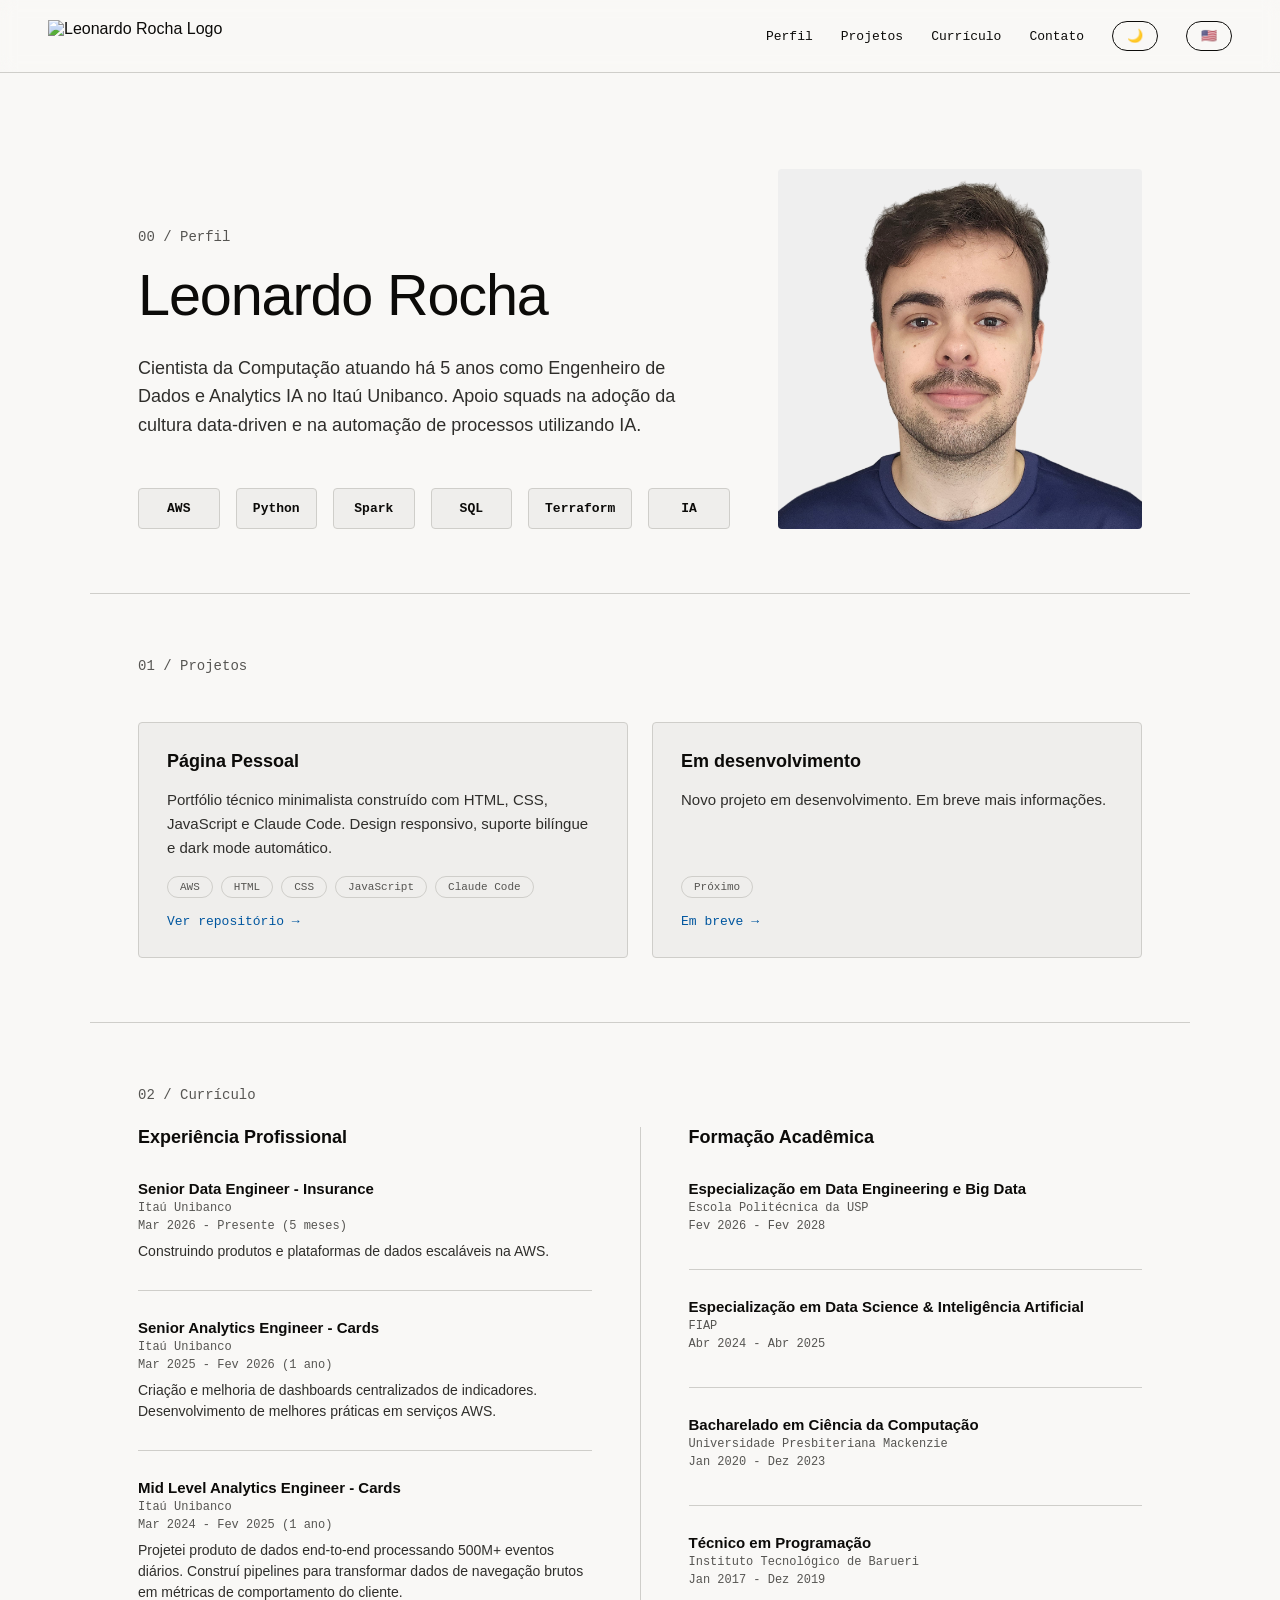
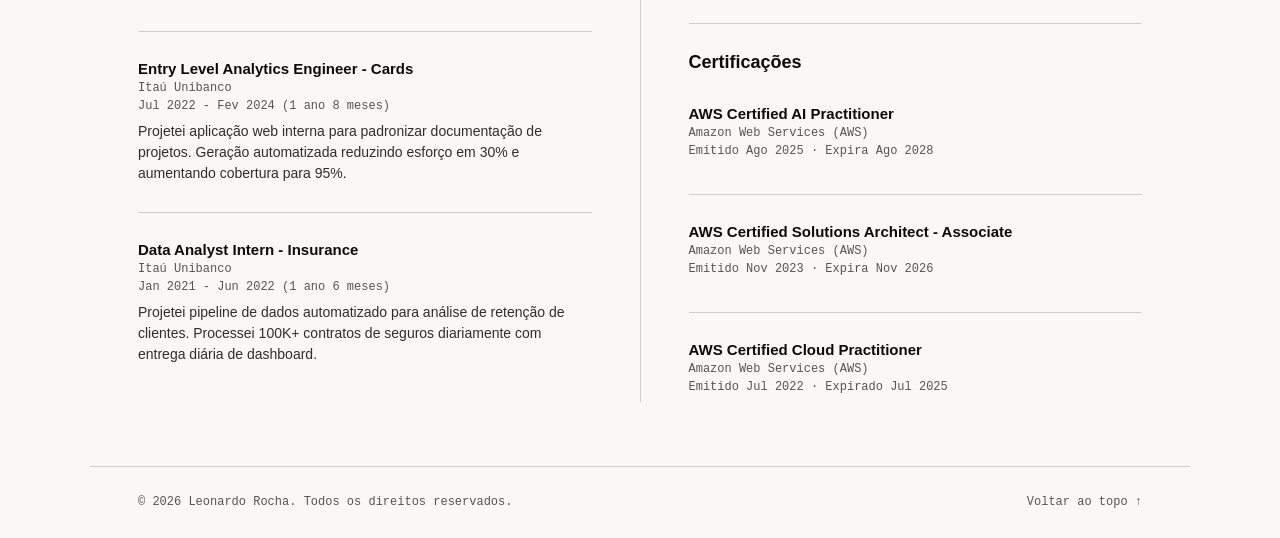
==== src/index.html @ ed31f1bc "Refactor: Extract JavaScript to external file and add logo - Move all JavaScript from index.html to " ====
<!DOCTYPE html>
<html lang="pt-BR">
<head>
    <meta charset="UTF-8">
    <meta name="viewport" content="width=device-width, initial-scale=1.0">
    <meta name="description" content="Leonardo Rocha - Data Engineer & AI Products. Cientista da Computação atuando como Engenheiro de Dados e Analytics no Itaú Unibanco.">
    <meta name="keywords" content="Data Engineer, IA, Machine Learning, Automação, Python, SQL, Cloud, AWS, Analytics">
    <meta property="og:title" content="Leonardo Rocha - Data Engineer & AI Products">
    <meta property="og:description" content="Engenheiro de Dados e Analytics IA especializado em arquitetura de dados escalável.">
    <meta property="og:type" content="website">
    <meta property="og:url" content="https://leonardorocha.dev">
    <title>Leonardo Rocha - Data Engineer & AI Products</title>
    <link rel="icon" type="image/png" href="assets/images/logo.png">
    <link rel="stylesheet" href="styles/main.css">
</head>
<body>
    <!-- HEADER -->
    <header>
        <div class="navbar-brand">
            <img src="assets/images/logo.png" alt="Leonardo Rocha Logo" class="navbar-logo">
        </div>
        <nav>
            <a href="#perfil" data-i18n="nav.perfil">Perfil</a>
            <a href="#projetos" data-i18n="nav.projetos">Projetos</a>
            <a href="#curriculum" data-i18n="nav.curriculum">Currículo</a>
            <a href="https://www.linkedin.com/in/leonardosantosrocha/" target="_blank" rel="noopener noreferrer" data-i18n="nav.contato">Contato</a>
            <button class="theme-toggle" id="themeToggle" title="Toggle dark mode" aria-label="Toggle dark mode">🌙</button>
            <button class="lang-toggle" id="langToggle" aria-label="Change language">🇧🇷</button>
        </nav>
    </header>

    <!-- HERO SECTION -->
    <section id="perfil" class="hero">
        <div class="hero-content">
            <div class="section-label" data-i18n="sections.sectionPerfil">00 / Perfil</div>
            <h1>Leonardo Rocha</h1>
            <p class="hero-bio" data-i18n="hero.bio">Cientista da Computação atuando há 5 anos como Engenheiro de Dados e Analytics no Itaú Unibanco. Apoio times multidisciplinares na adoção da cultura data-driven e na automação de processos utilizando IA.</p>
            <!-- Skills Cards -->
            <div class="skills-grid">
                <div class="skill-badge">AWS</div>
                <div class="skill-badge">Python</div>
                <div class="skill-badge">Spark</div>
                <div class="skill-badge">SQL</div>
                <div class="skill-badge">Terraform</div>
                <div class="skill-badge">IA</div>
            </div>
        </div>
        <div class="hero-image-container">
            <img src="assets/images/me.png" alt="Leonardo Rocha - Engenheiro de Dados" class="hero-image">
        </div>
    </section>

    <!-- PROJECTS SECTION -->
    <section id="projetos" class="projects-section">
        <div class="projects-header">
            <div class="section-label" data-i18n="sections.sectionProjetos">01 / Projetos</div>
        </div>
        <div class="projects-grid">
            <div class="project-card">
                <div class="project-title" data-i18n="projects.project1Title">Página Pessoal</div>
                <p class="project-desc" data-i18n="projects.project1Desc">Portfólio técnico minimalista construído com HTML, CSS, JavaScript e Claude Code. Design responsivo, suporte bilíngue e dark mode automático.</p>
                <div class="project-tags">
                    <div class="tag">AWS</div>
                    <div class="tag">HTML</div>
                    <div class="tag">CSS</div>
                    <div class="tag">JavaScript</div>
                    <div class="tag">Claude Code</div>
                </div>
                <a href="https://github.com/leonardosantosrocha/claude-my-personal-web-page" target="_blank" rel="noopener noreferrer" class="project-link" data-i18n="projects.project1Link">Ver repositório →</a>
            </div>
            <div class="project-card">
                <div class="project-title" data-i18n="projects.project2Title">Em desenvolvimento</div>
                <p class="project-desc" data-i18n="projects.project2Desc">Novo projeto em desenvolvimento. Em breve mais informações.</p>
                <div class="project-tags">
                    <div class="tag">Próximo</div>
                </div>
                <a href="#" class="project-link" onclick="return false;" data-i18n="projects.project2Link">Em breve →</a>
            </div>
        </div>
    </section>

    <!-- CURRICULUM SECTION -->
    <section id="curriculum" class="curriculum-section">
        <div class="section-label" data-i18n="sections.sectionCurriculum">02 / Currículo</div>
        <div class="curriculum-container">
            <!-- Professional Experience -->
            <div class="curriculum-column">
                <h3 data-i18n="curriculum.experienceTitle">Experiência Profissional</h3>
                <div class="curriculum-item">
                    <div class="curriculum-position" data-i18n="curriculum.job1Position">Senior Data Engineer - Insurance</div>
                    <div class="curriculum-company" data-i18n="curriculum.job1Company">Itaú Unibanco</div>
                    <div class="curriculum-period" data-i18n="curriculum.job1Period">Mar 2026 - Presente (5 meses)</div>
                    <div class="curriculum-description" data-i18n="curriculum.job1Desc">Building scalable data products and platforms on AWS.</div>
                </div>
                <div class="curriculum-item">
                    <div class="curriculum-position" data-i18n="curriculum.job2Position">Senior Analytics Engineer - Cards</div>
                    <div class="curriculum-company" data-i18n="curriculum.job2Company">Itaú Unibanco</div>
                    <div class="curriculum-period" data-i18n="curriculum.job2Period">Mar 2025 - Fev 2026 (1 ano)</div>
                    <div class="curriculum-description" data-i18n="curriculum.job2Desc">Creation and improvement of centralized indicators dashboards. Development of best practices in AWS services.</div>
                </div>
                <div class="curriculum-item">
                    <div class="curriculum-position" data-i18n="curriculum.job3Position">Mid Level Analytics Engineer - Cards</div>
                    <div class="curriculum-company" data-i18n="curriculum.job3Company">Itaú Unibanco</div>
                    <div class="curriculum-period" data-i18n="curriculum.job3Period">Mar 2024 - Fev 2025 (1 ano)</div>
                    <div class="curriculum-description" data-i18n="curriculum.job3Desc">Designed end-to-end data product processing 500M+ daily events. Built pipelines to transform raw navigation data into customer behavior metrics.</div>
                </div>
                <div class="curriculum-item">
                    <div class="curriculum-position" data-i18n="curriculum.job4Position">Entry Level Analytics Engineer - Cards</div>
                    <div class="curriculum-company" data-i18n="curriculum.job4Company">Itaú Unibanco</div>
                    <div class="curriculum-period" data-i18n="curriculum.job4Period">Jul 2022 - Fev 2024 (1 ano 8 meses)</div>
                    <div class="curriculum-description" data-i18n="curriculum.job4Desc">Designed internal web application to standardize project documentation. Automated generation reducing effort by 30% and increasing coverage to 95%.</div>
                </div>
                <div class="curriculum-item">
                    <div class="curriculum-position" data-i18n="curriculum.job5Position">Data Analyst Intern - Insurance</div>
                    <div class="curriculum-company" data-i18n="curriculum.job5Company">Itaú Unibanco</div>
                    <div class="curriculum-period" data-i18n="curriculum.job5Period">Jan 2021 - Jun 2022 (1 ano 6 meses)</div>
                    <div class="curriculum-description" data-i18n="curriculum.job5Desc">Designed automated data pipeline for customer retention analysis. Processed 100K+ insurance contracts daily with daily dashboard delivery.</div>
                </div>
            </div>

            <!-- Divider -->
            <div class="curriculum-divider"></div>

            <!-- Education -->
            <div class="curriculum-column">
                <h3 data-i18n="curriculum.educationTitle">Formação Acadêmica</h3>
                <div class="curriculum-item">
                    <div class="curriculum-position" data-i18n="curriculum.edu1Position">Especialização em Data Engineering e Big Data</div>
                    <div class="curriculum-company" data-i18n="curriculum.edu1Company">Escola Politécnica da USP</div>
                    <div class="curriculum-period" data-i18n="curriculum.edu1Period">Fev 2026 - Fev 2028</div>
                </div>
                <div class="curriculum-item">
                    <div class="curriculum-position" data-i18n="curriculum.edu2Position">Especialização em Data Science & Inteligência Artificial</div>
                    <div class="curriculum-company" data-i18n="curriculum.edu2Company">FIAP</div>
                    <div class="curriculum-period" data-i18n="curriculum.edu2Period">Abr 2024 - Abr 2025</div>
                </div>
                <div class="curriculum-item">
                    <div class="curriculum-position" data-i18n="curriculum.edu3Position">Bacharelado em Ciência da Computação</div>
                    <div class="curriculum-company" data-i18n="curriculum.edu3Company">Universidade Presbiteriana Mackenzie</div>
                    <div class="curriculum-period" data-i18n="curriculum.edu3Period">Jan 2020 - Dez 2023</div>
                </div>
                <div class="curriculum-item">
                    <div class="curriculum-position" data-i18n="curriculum.edu4Position">Técnico em Programação</div>
                    <div class="curriculum-company" data-i18n="curriculum.edu4Company">Instituto Tecnológico de Barueri</div>
                    <div class="curriculum-period" data-i18n="curriculum.edu4Period">Jan 2017 - Dez 2019</div>
                </div>

                <!-- Certifications -->
                <h3 class="certifications-title" data-i18n="curriculum.certificationsTitle">Certificações</h3>
                <div class="curriculum-item">
                    <div class="curriculum-position" data-i18n="curriculum.cert1Position">AWS Certified AI Practitioner</div>
                    <div class="curriculum-company" data-i18n="curriculum.cert1Company">Amazon Web Services (AWS)</div>
                    <div class="curriculum-period" data-i18n="curriculum.cert1Period">Issued Aug 2025 · Expires Aug 2028</div>
                </div>
                <div class="curriculum-item">
                    <div class="curriculum-position" data-i18n="curriculum.cert2Position">AWS Certified Solutions Architect - Associate</div>
                    <div class="curriculum-company" data-i18n="curriculum.cert2Company">Amazon Web Services (AWS)</div>
                    <div class="curriculum-period" data-i18n="curriculum.cert2Period">Issued Nov 2023 · Expires Nov 2026</div>
                </div>
                <div class="curriculum-item">
                    <div class="curriculum-position" data-i18n="curriculum.cert3Position">AWS Certified Cloud Practitioner</div>
                    <div class="curriculum-company" data-i18n="curriculum.cert3Company">Amazon Web Services (AWS)</div>
                    <div class="curriculum-period" data-i18n="curriculum.cert3Period">Issued Jul 2022 · Expired Jul 2025</div>
                </div>
            </div>
        </div>
    </section>

    <!-- FOOTER -->
    <footer>
        <div data-i18n="footer.copy">© 2026 Leonardo Rocha. Todos os direitos reservados.</div>
        <a href="#perfil" data-i18n="footer.topLink">Voltar ao topo ↑</a>
    </footer>

    <script src="scripts/main.js" defer></script>
</body>
</html>
---- src/styles/main.css ----
/* ============================================
   GLOBAL STYLES & VARIABLES
   ============================================ */

* {
    margin: 0;
    padding: 0;
    box-sizing: border-box;
}

html {
    scroll-behavior: smooth;
}

:root {
    --bg-primary: oklch(98% 0.003 90);
    --bg-secondary: oklch(95% 0.003 90);
    --text-primary: oklch(15% 0.005 90);
    --text-secondary: oklch(30% 0.005 90);
    --text-tertiary: oklch(45% 0.005 90);
    --accent: oklch(45% 0.14 250);
    --border: oklch(85% 0.005 90);
    --mono-font: ui-monospace, 'SFMono-Regular', 'Menlo', monospace;
    --sans-font: -apple-system, BlinkMacSystemFont, 'Segoe UI', Roboto, Oxygen, Ubuntu, sans-serif;
}

html.dark-mode {
    --bg-primary: oklch(18% 0.005 90);
    --bg-secondary: oklch(22% 0.005 90);
    --text-primary: oklch(95% 0.003 90);
    --text-secondary: oklch(80% 0.003 90);
    --text-tertiary: oklch(65% 0.005 90);
    --accent: oklch(65% 0.14 250);
    --border: oklch(30% 0.005 90);
}

::selection {
    background: var(--accent);
    color: var(--bg-primary);
}

body {
    font-family: var(--sans-font);
    background: var(--bg-primary);
    color: var(--text-primary);
    min-height: 100vh;
    transition: background-color 300ms ease, color 300ms ease;
}

/* ============================================
   HEADER / NAVIGATION
   ============================================ */

header {
    position: sticky;
    top: 0;
    z-index: 20;
    display: flex;
    align-items: center;
    justify-content: space-between;
    padding: 20px 48px;
    background: var(--bg-primary) / 0.85;
    backdrop-filter: blur(8px);
    border-bottom: 1px solid var(--border);
    transition: background-color 300ms ease, border-color 300ms ease;
}

.navbar-brand {
    display: flex;
    align-items: center;
    gap: 12px;
}

.navbar-logo {
    height: 32px;
    width: auto;
    display: block;
}

nav {
    display: flex;
    align-items: center;
    gap: 28px;
    font-family: var(--mono-font);
    font-size: 13px;
}

nav a {
    color: var(--text-primary);
    text-decoration: none;
    transition: color 300ms ease;
}

nav a:hover {
    color: var(--accent);
}

.lang-toggle,
.theme-toggle {
    font-family: inherit;
    font-size: 13px;
    background: none;
    border: 1px solid var(--text-primary);
    border-radius: 20px;
    padding: 6px 14px;
    cursor: pointer;
    color: var(--text-primary);
    transition: all 300ms ease;
}

.lang-toggle:hover,
.theme-toggle:hover {
    color: var(--accent);
    border-color: var(--accent);
}

/* ============================================
   HERO SECTION
   ============================================ */

.hero {
    max-width: 1100px;
    margin: 0 auto;
    padding: 96px 48px 64px;
    display: grid;
    grid-template-columns: 1.3fr 0.8fr;
    gap: 48px;
    align-items: end;
}

.hero-content h1 {
    margin: 0;
    font-weight: 300;
    line-height: 0.92;
    font-size: clamp(28px, 4.5vw, 64px);
    letter-spacing: -0.02em;
}

.hero-content h1 span {
    display: block;
}

.section-label {
    font-family: var(--mono-font);
    font-size: 14px;
    color: var(--text-tertiary);
    margin-bottom: 24px;
}

.hero-bio {
    font-size: 18px;
    line-height: 1.6;
    max-width: 560px;
    color: var(--text-secondary);
    margin: 32px 0 0;
}

/* Skills Grid */
.skills-grid {
    margin-top: 48px;
    display: grid;
    grid-template-columns: repeat(6, 1fr);
    gap: 16px;
}


.hero-image-container {
    display: flex;
    flex-direction: column;
    gap: 12px;
}

.hero-image {
    width: 100%;
    height: 360px;
    object-fit: cover;
    border-radius: 4px;
}

/* ============================================
   SKILL BADGES
   ============================================ */

.skill-badge {
    display: flex;
    align-items: center;
    justify-content: center;
    padding: 12px 16px;
    background: var(--bg-secondary);
    border: 1px solid var(--border);
    border-radius: 4px;
    font-family: var(--mono-font);
    font-size: 13px;
    font-weight: 600;
    color: var(--text-primary);
    text-align: center;
    transition: all 300ms ease;
}

.skill-badge:hover {
    border-color: var(--accent);
    box-shadow: 0 8px 16px color-mix(in srgb, var(--accent) 10%, transparent);
    transform: translateY(-2px);
}

/* ============================================
   PROJECTS SECTION
   ============================================ */

.projects-section {
    max-width: 1100px;
    margin: 0 auto;
    padding: 64px 48px;
    border-top: 1px solid var(--border);
    transition: border-color 300ms ease;
}

.projects-header {
    margin-bottom: 48px;
}

.projects-section h2 {
    font-size: clamp(28px, 3.5vw, 42px);
    font-weight: 300;
    margin: 0 0 24px;
    line-height: 1.2;
}

.projects-grid {
    display: grid;
    grid-template-columns: repeat(auto-fit, minmax(320px, 1fr));
    gap: 24px;
}

.project-card {
    padding: 28px;
    background: var(--bg-secondary);
    border: 1px solid var(--border);
    border-radius: 4px;
    transition: all 300ms ease;
    display: flex;
    flex-direction: column;
    gap: 16px;
}

.project-card:hover {
    border-color: var(--accent);
    box-shadow: 0 12px 24px color-mix(in srgb, var(--accent) 10%, transparent);
    transform: translateY(-4px);
}

.project-title {
    font-size: 18px;
    font-weight: 600;
    color: var(--text-primary);
}

.project-desc {
    font-size: 15px;
    line-height: 1.6;
    color: var(--text-secondary);
    flex-grow: 1;
}

.project-tags {
    display: flex;
    gap: 8px;
    flex-wrap: wrap;
}

.tag {
    font-family: var(--mono-font);
    font-size: 11px;
    color: var(--text-tertiary);
    border: 1px solid var(--border);
    border-radius: 12px;
    padding: 4px 12px;
    background: transparent;
    transition: all 300ms ease;
}

.tag:hover {
    border-color: var(--accent);
    color: var(--accent);
}

.project-link {
    font-family: var(--mono-font);
    font-size: 13px;
    color: var(--accent);
    text-decoration: none;
    transition: all 300ms ease;
    display: inline-flex;
    align-items: center;
    gap: 8px;
}

.project-link:hover {
    color: var(--text-primary);
    transform: translateX(4px);
}

/* ============================================
   CURRICULUM SECTION
   ============================================ */

.curriculum-section {
    max-width: 1100px;
    margin: 0 auto;
    padding: 64px 48px;
    border-top: 1px solid var(--border);
    transition: border-color 300ms ease;
}

.curriculum-container {
    display: grid;
    grid-template-columns: 1fr 1px 1fr;
    gap: 48px;
    align-items: stretch;
}

.curriculum-divider {
    background: var(--border);
    width: 1px;
    height: 100%;
    min-height: 600px;
    transition: background-color 300ms ease;
}

.curriculum-column {
    display: flex;
    flex-direction: column;
}

.curriculum-column h3 {
    font-size: 18px;
    font-weight: 600;
    margin-bottom: 32px;
    color: var(--text-primary);
}

.certifications-title {
    margin-top: 0px;
    margin-bottom: 32px;
    font-size: 18px;
    font-weight: 600;
    color: var(--text-primary);
}

.curriculum-item {
    padding-bottom: 28px;
    margin-bottom: 28px;
    border-bottom: 1px solid var(--border);
    transition: border-color 300ms ease;
}

.curriculum-item:last-child {
    border-bottom: none;
    padding-bottom: 0;
    margin-bottom: 0;
}

.curriculum-position {
    font-size: 15px;
    font-weight: 600;
    color: var(--text-primary);
    margin-bottom: 4px;
}

.curriculum-company {
    font-family: var(--mono-font);
    font-size: 12px;
    color: var(--text-tertiary);
    margin-bottom: 4px;
}

.curriculum-period {
    font-family: var(--mono-font);
    font-size: 12px;
    color: var(--text-tertiary);
    margin-bottom: 8px;
}

.curriculum-description {
    font-size: 14px;
    line-height: 1.5;
    color: var(--text-secondary);
}


/* ============================================
   FOOTER
   ============================================ */

footer {
    max-width: 1100px;
    margin: 0 auto;
    padding: 28px 48px;
    border-top: 1px solid var(--border);
    display: flex;
    justify-content: space-between;
    font-family: var(--mono-font);
    font-size: 12px;
    color: var(--text-tertiary);
    transition: border-color 300ms ease, color 300ms ease;
}

footer a {
    color: inherit;
    text-decoration: none;
    transition: color 300ms ease;
}

footer a:hover {
    color: var(--accent);
}

/* ============================================
   RESPONSIVE DESIGN
   ============================================ */

@media (max-width: 1024px) {
    .hero {
        grid-template-columns: 1fr;
        gap: 32px;
    }

    .hero-image {
        max-width: 300px;
    }

    header {
        padding: 16px 24px;
    }

    nav {
        gap: 20px;
    }
}

@media (max-width: 768px) {
    .projects-grid {
        grid-template-columns: 1fr;
    }

    .curriculum-container {
        grid-template-columns: 1fr;
        gap: 32px;
    }

    .curriculum-divider {
        display: none;
    }

    .curriculum-column h3 {
        font-size: 16px;
    }

    footer {
        flex-direction: column;
        gap: 16px;
        padding: 20px 24px;
    }

    header {
        flex-direction: column;
        gap: 16px;
        align-items: flex-start;
    }

    nav {
        width: 100%;
        flex-direction: column;
        gap: 12px;
    }

    .hero,
    .projects-section,
    .curriculum-section {
        padding: 48px 24px;
    }

    .btn {
        width: 100%;
    }
}

@media (prefers-reduced-motion: reduce) {
    * {
        animation: none !important;
        transition: none !important;
    }
}
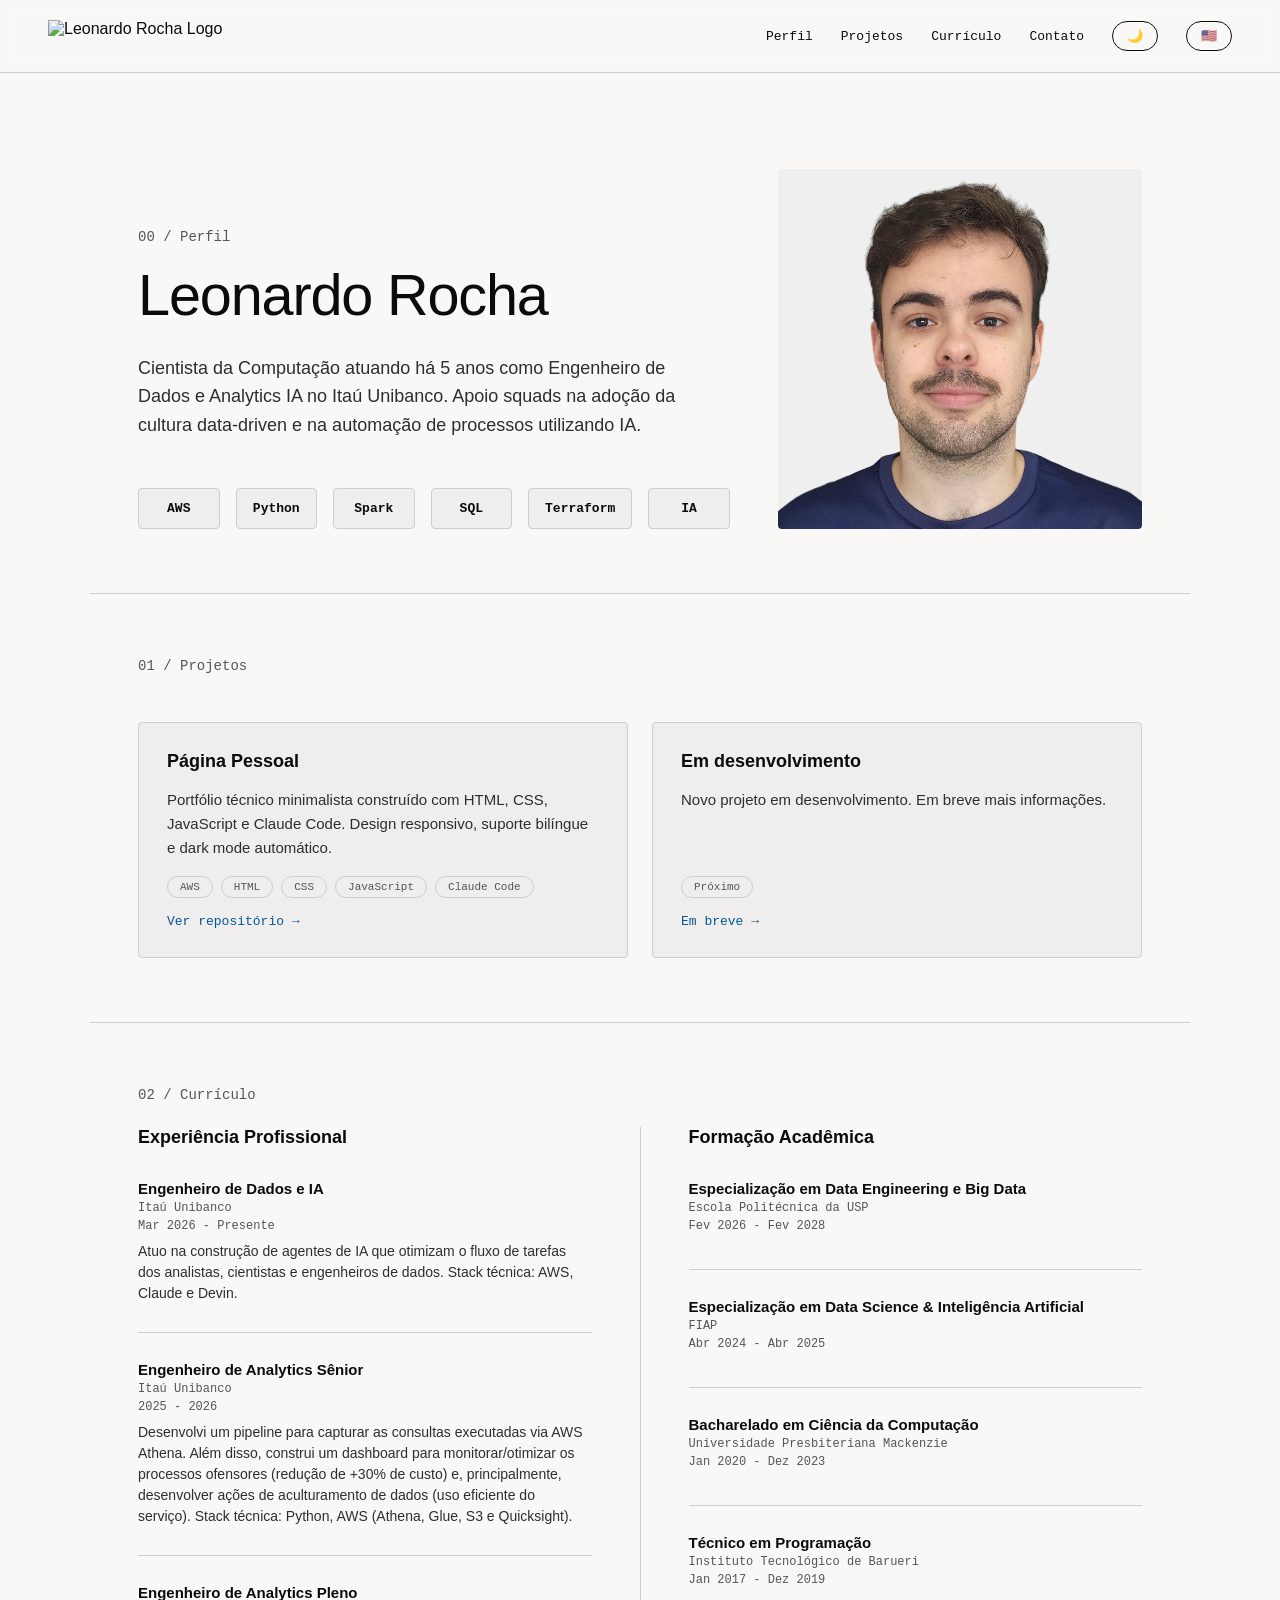
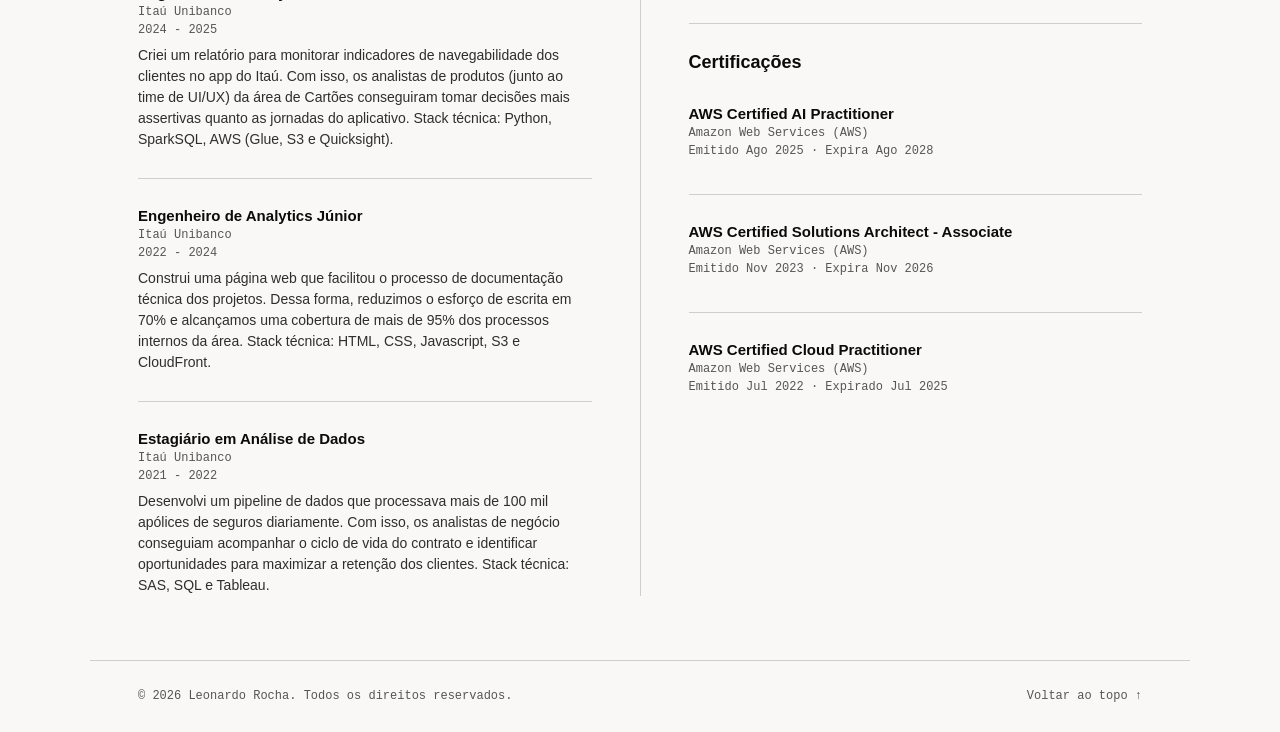
==== commit bd2d3559: "Update Section 02 (Curriculum) with main professional projects and career progression Added comprehe" ====
--- a/src/index.html
+++ b/src/index.html
@@ -87,34 +87,34 @@
             <div class="curriculum-column">
                 <h3 data-i18n="curriculum.experienceTitle">Experiência Profissional</h3>
                 <div class="curriculum-item">
-                    <div class="curriculum-position" data-i18n="curriculum.job1Position">Senior Data Engineer - Insurance</div>
+                    <div class="curriculum-position" data-i18n="curriculum.job1Position">Data Engineer & AI</div>
                     <div class="curriculum-company" data-i18n="curriculum.job1Company">Itaú Unibanco</div>
-                    <div class="curriculum-period" data-i18n="curriculum.job1Period">Mar 2026 - Presente (5 meses)</div>
-                    <div class="curriculum-description" data-i18n="curriculum.job1Desc">Building scalable data products and platforms on AWS.</div>
+                    <div class="curriculum-period" data-i18n="curriculum.job1Period">Mar 2026 - Present</div>
+                    <div class="curriculum-description" data-i18n="curriculum.job1Desc">Building AI agents to optimize workflows for analysts, scientists and data engineers. Stack: AWS, Claude, Devin.</div>
                 </div>
                 <div class="curriculum-item">
-                    <div class="curriculum-position" data-i18n="curriculum.job2Position">Senior Analytics Engineer - Cards</div>
+                    <div class="curriculum-position" data-i18n="curriculum.job2Position">Senior Analytics Engineer</div>
                     <div class="curriculum-company" data-i18n="curriculum.job2Company">Itaú Unibanco</div>
-                    <div class="curriculum-period" data-i18n="curriculum.job2Period">Mar 2025 - Fev 2026 (1 ano)</div>
-                    <div class="curriculum-description" data-i18n="curriculum.job2Desc">Creation and improvement of centralized indicators dashboards. Development of best practices in AWS services.</div>
+                    <div class="curriculum-period" data-i18n="curriculum.job2Period">2025 - 2026</div>
+                    <div class="curriculum-description" data-i18n="curriculum.job2Desc">Developed pipeline to capture AWS Athena queries. Built dashboard to monitor and optimize cost-intensive processes (30%+ reduction) and drive data culture adoption. Stack: Python, Athena, Glue, S3, Quicksight.</div>
                 </div>
                 <div class="curriculum-item">
-                    <div class="curriculum-position" data-i18n="curriculum.job3Position">Mid Level Analytics Engineer - Cards</div>
+                    <div class="curriculum-position" data-i18n="curriculum.job3Position">Mid Level Analytics Engineer</div>
                     <div class="curriculum-company" data-i18n="curriculum.job3Company">Itaú Unibanco</div>
-                    <div class="curriculum-period" data-i18n="curriculum.job3Period">Mar 2024 - Fev 2025 (1 ano)</div>
-                    <div class="curriculum-description" data-i18n="curriculum.job3Desc">Designed end-to-end data product processing 500M+ daily events. Built pipelines to transform raw navigation data into customer behavior metrics.</div>
+                    <div class="curriculum-period" data-i18n="curriculum.job3Period">2024 - 2025</div>
+                    <div class="curriculum-description" data-i18n="curriculum.job3Desc">Built navigation metrics report for app usability monitoring. Enabled product and UX teams to make data-driven decisions on customer journeys. Stack: Python, SparkSQL, Glue, S3, Quicksight.</div>
                 </div>
                 <div class="curriculum-item">
-                    <div class="curriculum-position" data-i18n="curriculum.job4Position">Entry Level Analytics Engineer - Cards</div>
+                    <div class="curriculum-position" data-i18n="curriculum.job4Position">Junior Analytics Engineer</div>
                     <div class="curriculum-company" data-i18n="curriculum.job4Company">Itaú Unibanco</div>
-                    <div class="curriculum-period" data-i18n="curriculum.job4Period">Jul 2022 - Fev 2024 (1 ano 8 meses)</div>
-                    <div class="curriculum-description" data-i18n="curriculum.job4Desc">Designed internal web application to standardize project documentation. Automated generation reducing effort by 30% and increasing coverage to 95%.</div>
+                    <div class="curriculum-period" data-i18n="curriculum.job4Period">2022 - 2024</div>
+                    <div class="curriculum-description" data-i18n="curriculum.job4Desc">Built internal web page for technical project documentation. Reduced documentation effort by 70% and achieved 95%+ process coverage. Stack: HTML, CSS, JavaScript, S3, CloudFront.</div>
                 </div>
                 <div class="curriculum-item">
-                    <div class="curriculum-position" data-i18n="curriculum.job5Position">Data Analyst Intern - Insurance</div>
+                    <div class="curriculum-position" data-i18n="curriculum.job5Position">Data Analyst Intern</div>
                     <div class="curriculum-company" data-i18n="curriculum.job5Company">Itaú Unibanco</div>
-                    <div class="curriculum-period" data-i18n="curriculum.job5Period">Jan 2021 - Jun 2022 (1 ano 6 meses)</div>
-                    <div class="curriculum-description" data-i18n="curriculum.job5Desc">Designed automated data pipeline for customer retention analysis. Processed 100K+ insurance contracts daily with daily dashboard delivery.</div>
+                    <div class="curriculum-period" data-i18n="curriculum.job5Period">2021 - 2022</div>
+                    <div class="curriculum-description" data-i18n="curriculum.job5Desc">Developed data pipeline processing 100K+ insurance policies daily. Enabled business analysts to track contract lifecycle and identify retention opportunities. Stack: SAS, SQL, Tableau.</div>
                 </div>
             </div>
 
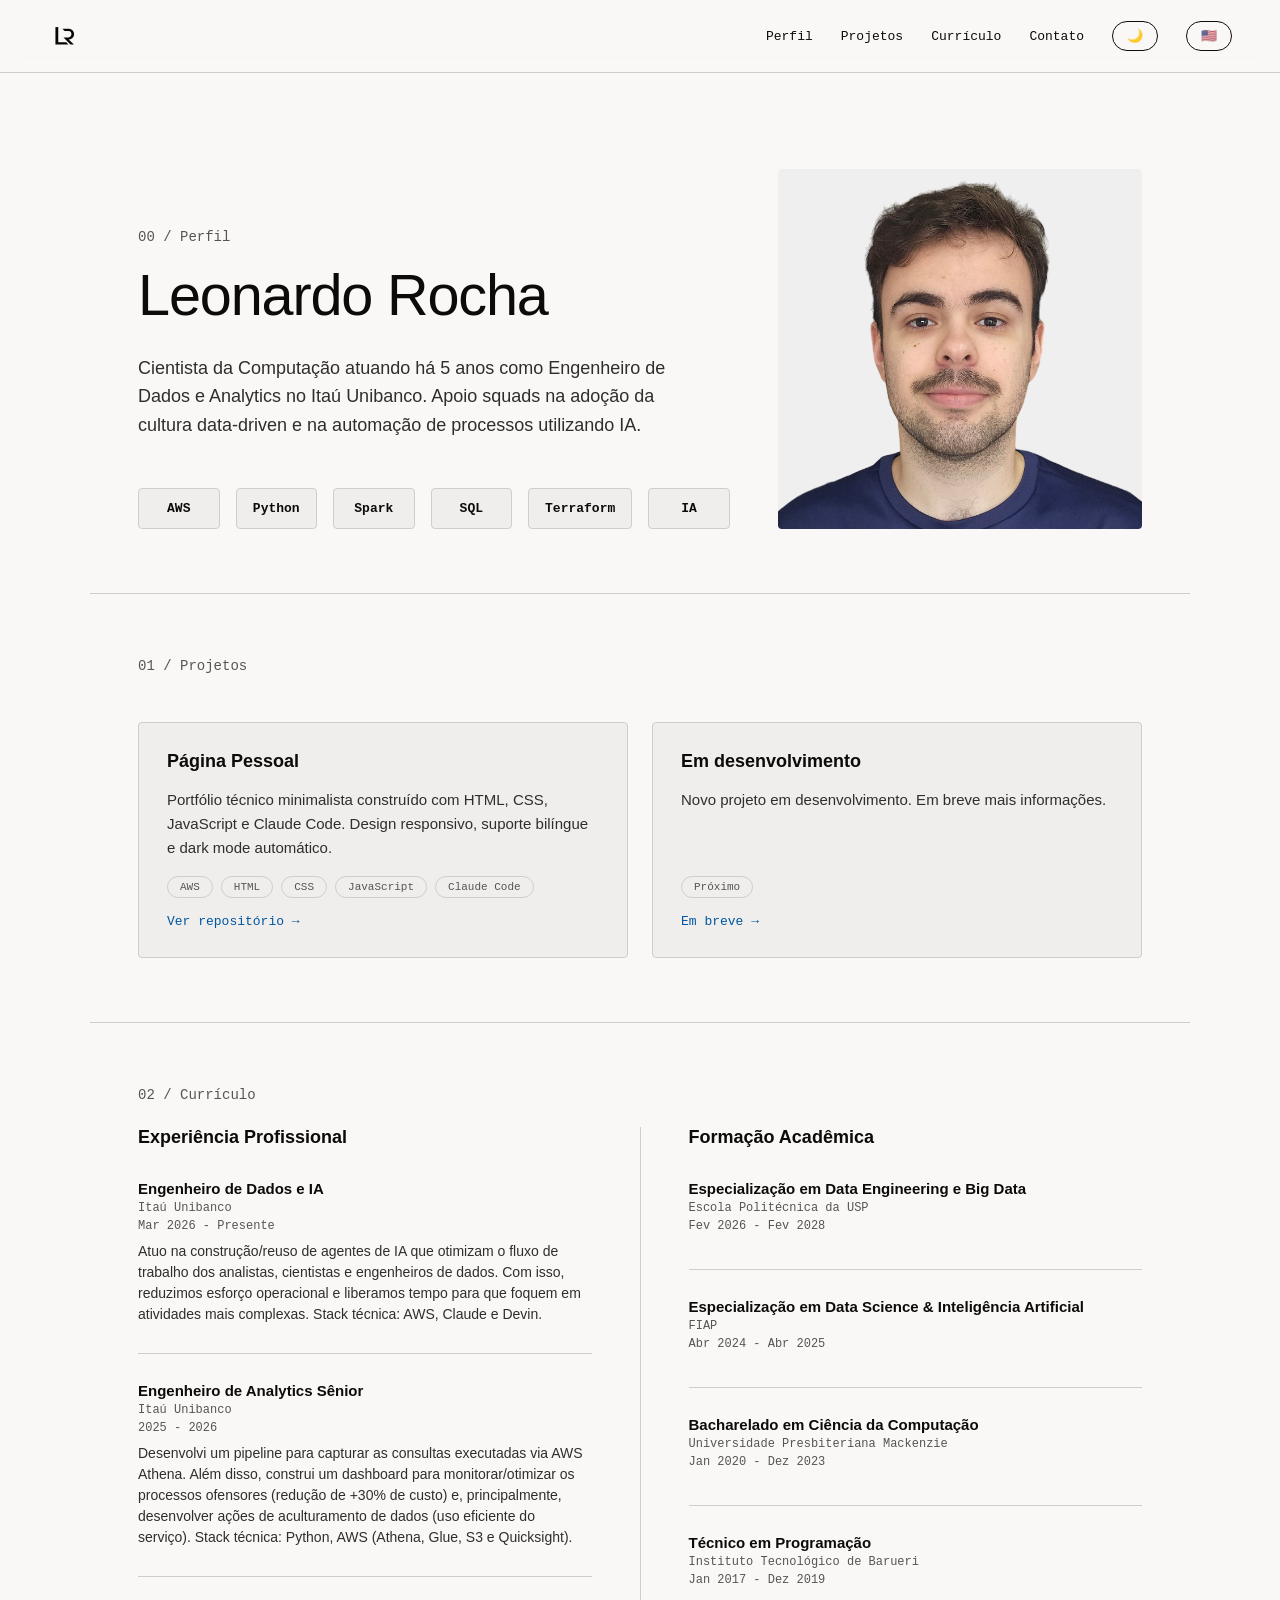
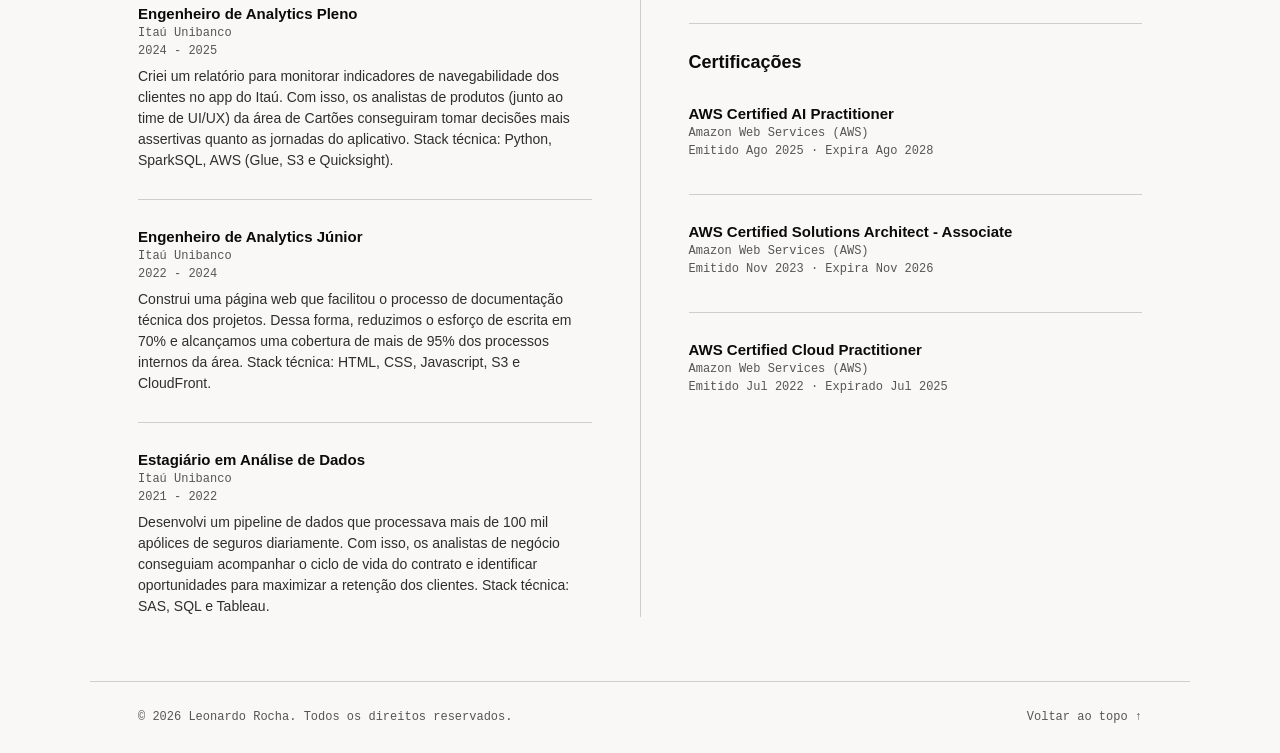
==== commit 01287dec: "Update portfolio: enhance curriculum details, restore SEO files, and add logo asset - Expand job des" ====
--- a/src/index.html
+++ b/src/index.html
@@ -9,7 +9,7 @@
     <meta property="og:description" content="Engenheiro de Dados e Analytics IA especializado em arquitetura de dados escalável.">
     <meta property="og:type" content="website">
     <meta property="og:url" content="https://leonardorocha.dev">
-    <title>Leonardo Rocha - Data Engineer & AI Products</title>
+    <title>Leonardo Rocha</title>
     <link rel="icon" type="image/png" href="assets/images/logo.png">
     <link rel="stylesheet" href="styles/main.css">
 </head>
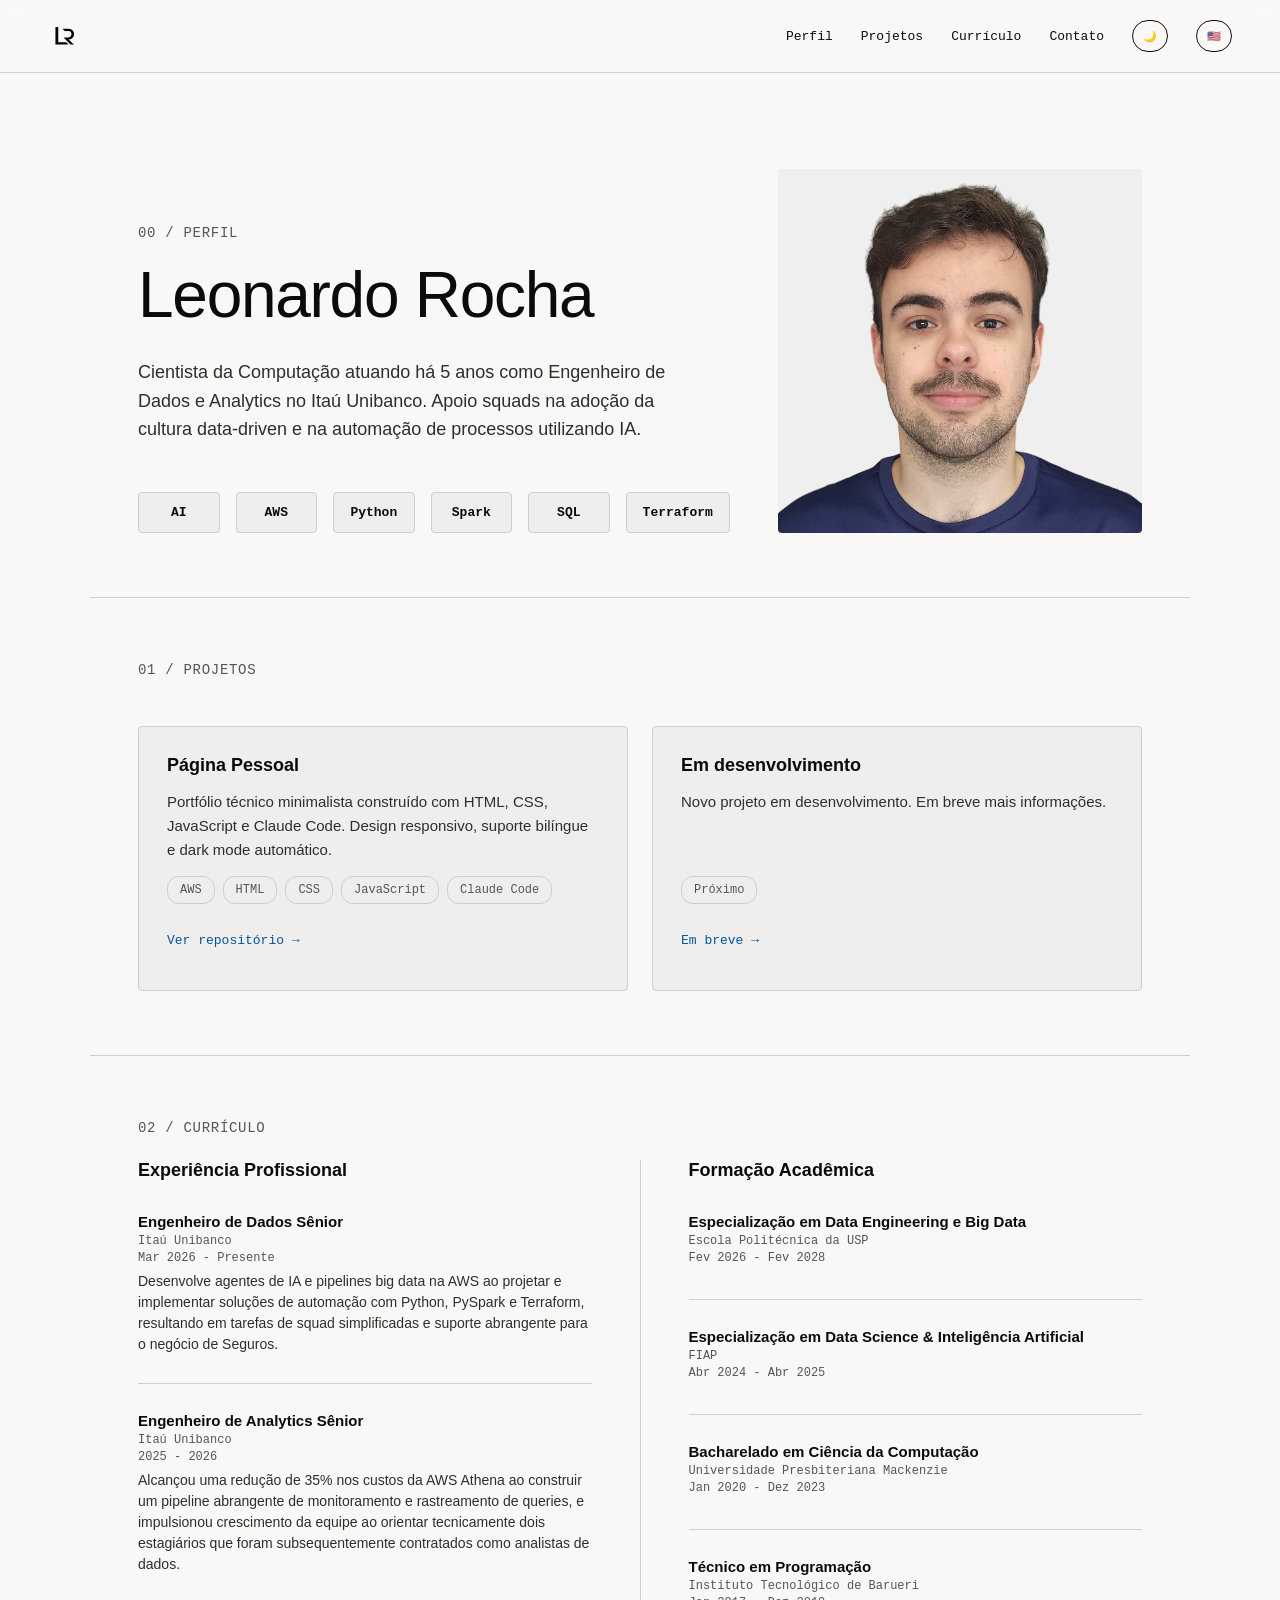
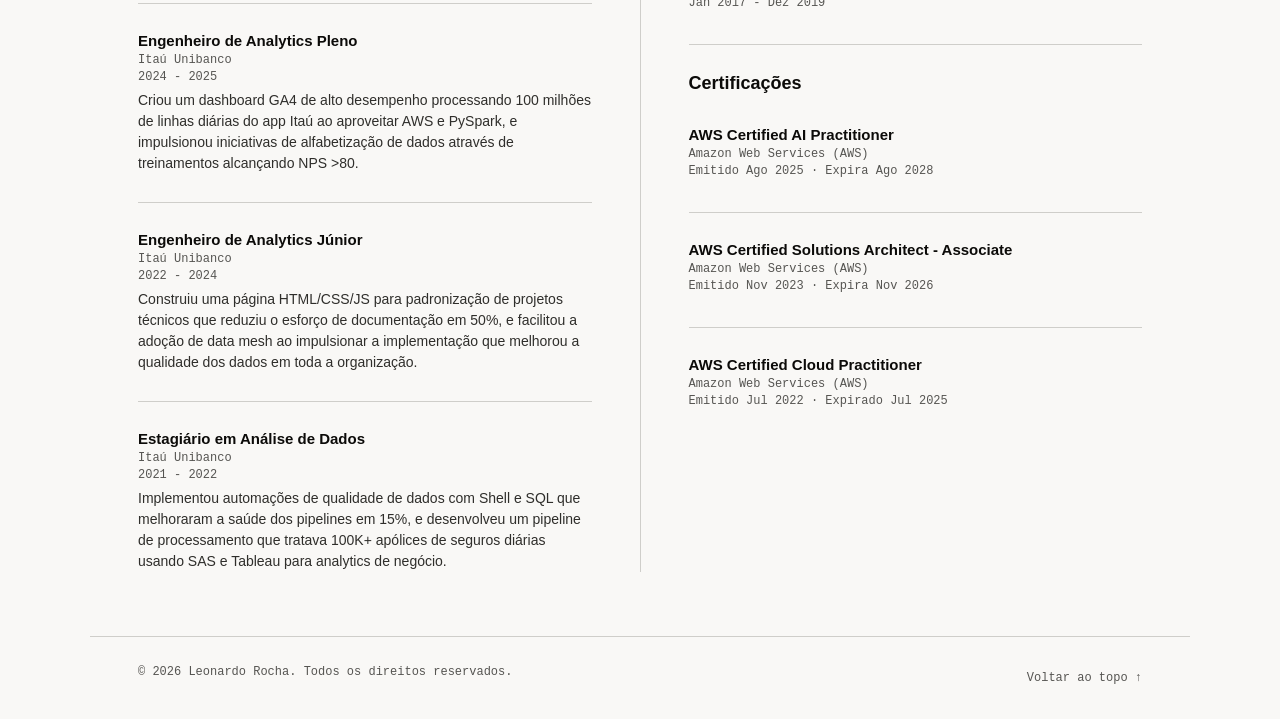
==== commit 56febd75: "fix: ensure dark mode is off by default - add inline script Add inline script in <head> to force lig" ====
--- a/src/index.html
+++ b/src/index.html
@@ -12,6 +12,10 @@
     <title>Leonardo Rocha</title>
     <link rel="icon" type="image/png" href="assets/images/logo.png">
     <link rel="stylesheet" href="styles/main.css">
+    <script>
+        // Ensure light mode is default - run before page renders
+        document.documentElement.classList.remove('dark-mode');
+    </script>
 </head>
 <body>
     <!-- HEADER -->
@@ -37,12 +41,12 @@
             <p class="hero-bio" data-i18n="hero.bio">Cientista da Computação atuando há 5 anos como Engenheiro de Dados e Analytics no Itaú Unibanco. Apoio times multidisciplinares na adoção da cultura data-driven e na automação de processos utilizando IA.</p>
             <!-- Skills Cards -->
             <div class="skills-grid">
+                <div class="skill-badge">AI</div>
                 <div class="skill-badge">AWS</div>
                 <div class="skill-badge">Python</div>
                 <div class="skill-badge">Spark</div>
                 <div class="skill-badge">SQL</div>
                 <div class="skill-badge">Terraform</div>
-                <div class="skill-badge">IA</div>
             </div>
         </div>
         <div class="hero-image-container">
--- a/src/styles/main.css
+++ b/src/styles/main.css
@@ -45,6 +45,7 @@
     color: var(--text-primary);
     min-height: 100vh;
     transition: background-color 300ms ease, color 300ms ease;
+    overflow-x: hidden;
 }
 
 /* ============================================
@@ -56,10 +57,12 @@
     top: 0;
     z-index: 20;
     display: flex;
+    flex-direction: row;
+    gap: 8px;
     align-items: center;
     justify-content: space-between;
-    padding: 20px 48px;
-    background: var(--bg-primary) / 0.85;
+    padding: 12px 12px;
+    background: var(--bg-primary) / 0.95;
     backdrop-filter: blur(8px);
     border-bottom: 1px solid var(--border);
     transition: background-color 300ms ease, border-color 300ms ease;
@@ -69,26 +72,34 @@
     display: flex;
     align-items: center;
     gap: 12px;
+    flex-shrink: 0;
 }
 
 .navbar-logo {
-    height: 32px;
+    height: 24px;
     width: auto;
     display: block;
 }
 
 nav {
     display: flex;
+    flex-direction: row;
     align-items: center;
-    gap: 28px;
+    gap: 8px;
+    width: auto;
     font-family: var(--mono-font);
-    font-size: 13px;
+    font-size: 12px;
+    flex-wrap: wrap;
+    justify-content: flex-end;
 }
 
 nav a {
     color: var(--text-primary);
     text-decoration: none;
     transition: color 300ms ease;
+    padding: 6px 8px;
+    white-space: nowrap;
+    font-size: clamp(11px, 2vw, 13px);
 }
 
 nav a:hover {
@@ -98,14 +109,20 @@
 .lang-toggle,
 .theme-toggle {
     font-family: inherit;
-    font-size: 13px;
+    font-size: 11px;
     background: none;
     border: 1px solid var(--text-primary);
-    border-radius: 20px;
-    padding: 6px 14px;
+    border-radius: 16px;
+    padding: 6px 10px;
     cursor: pointer;
     color: var(--text-primary);
     transition: all 300ms ease;
+    flex-shrink: 0;
+    min-width: 32px;
+    min-height: 32px;
+    display: flex;
+    align-items: center;
+    justify-content: center;
 }
 
 .lang-toggle:hover,
@@ -121,18 +138,18 @@
 .hero {
     max-width: 1100px;
     margin: 0 auto;
-    padding: 96px 48px 64px;
+    padding: 32px 12px 28px;
     display: grid;
-    grid-template-columns: 1.3fr 0.8fr;
-    gap: 48px;
-    align-items: end;
+    grid-template-columns: 1fr;
+    gap: 24px;
+    align-items: start;
 }
 
 .hero-content h1 {
     margin: 0;
     font-weight: 300;
-    line-height: 0.92;
-    font-size: clamp(28px, 4.5vw, 64px);
+    line-height: 0.95;
+    font-size: clamp(28px, 8vw, 64px);
     letter-spacing: -0.02em;
 }
 
@@ -142,27 +159,28 @@
 
 .section-label {
     font-family: var(--mono-font);
-    font-size: 14px;
+    font-size: 11px;
     color: var(--text-tertiary);
-    margin-bottom: 24px;
+    margin-bottom: 12px;
+    letter-spacing: 0.05em;
+    text-transform: uppercase;
 }
 
 .hero-bio {
-    font-size: 18px;
+    font-size: clamp(14px, 3.5vw, 18px);
     line-height: 1.6;
-    max-width: 560px;
+    max-width: 100%;
     color: var(--text-secondary);
-    margin: 32px 0 0;
+    margin: 16px 0 0;
 }
 
 /* Skills Grid */
 .skills-grid {
-    margin-top: 48px;
+    margin-top: 20px;
     display: grid;
-    grid-template-columns: repeat(6, 1fr);
-    gap: 16px;
-}
-
+    grid-template-columns: 1fr;
+    gap: 10px;
+}
 
 .hero-image-container {
     display: flex;
@@ -172,9 +190,10 @@
 
 .hero-image {
     width: 100%;
-    height: 360px;
+    aspect-ratio: 1 / 1;
     object-fit: cover;
     border-radius: 4px;
+    max-height: 280px;
 }
 
 /* ============================================
@@ -185,16 +204,17 @@
     display: flex;
     align-items: center;
     justify-content: center;
-    padding: 12px 16px;
+    padding: 10px 14px;
     background: var(--bg-secondary);
     border: 1px solid var(--border);
     border-radius: 4px;
     font-family: var(--mono-font);
-    font-size: 13px;
+    font-size: clamp(11px, 2.5vw, 13px);
     font-weight: 600;
     color: var(--text-primary);
     text-align: center;
     transition: all 300ms ease;
+    min-height: 36px;
 }
 
 .skill-badge:hover {
@@ -203,6 +223,12 @@
     transform: translateY(-2px);
 }
 
+@media (hover: none) {
+    .skill-badge {
+        transform: none;
+    }
+}
+
 /* ============================================
    PROJECTS SECTION
    ============================================ */
@@ -210,37 +236,37 @@
 .projects-section {
     max-width: 1100px;
     margin: 0 auto;
-    padding: 64px 48px;
+    padding: 36px 12px;
     border-top: 1px solid var(--border);
     transition: border-color 300ms ease;
 }
 
 .projects-header {
-    margin-bottom: 48px;
+    margin-bottom: 24px;
 }
 
 .projects-section h2 {
-    font-size: clamp(28px, 3.5vw, 42px);
+    font-size: clamp(20px, 5vw, 42px);
     font-weight: 300;
-    margin: 0 0 24px;
+    margin: 0 0 16px;
     line-height: 1.2;
 }
 
 .projects-grid {
     display: grid;
-    grid-template-columns: repeat(auto-fit, minmax(320px, 1fr));
-    gap: 24px;
+    grid-template-columns: 1fr;
+    gap: 14px;
 }
 
 .project-card {
-    padding: 28px;
+    padding: 16px;
     background: var(--bg-secondary);
     border: 1px solid var(--border);
     border-radius: 4px;
     transition: all 300ms ease;
     display: flex;
     flex-direction: column;
-    gap: 16px;
+    gap: 14px;
 }
 
 .project-card:hover {
@@ -249,14 +275,20 @@
     transform: translateY(-4px);
 }
 
+@media (hover: none) {
+    .project-card {
+        transform: none;
+    }
+}
+
 .project-title {
-    font-size: 18px;
+    font-size: clamp(15px, 3vw, 18px);
     font-weight: 600;
     color: var(--text-primary);
 }
 
 .project-desc {
-    font-size: 15px;
+    font-size: clamp(13px, 2.5vw, 15px);
     line-height: 1.6;
     color: var(--text-secondary);
     flex-grow: 1;
@@ -270,13 +302,14 @@
 
 .tag {
     font-family: var(--mono-font);
-    font-size: 11px;
+    font-size: clamp(10px, 2vw, 12px);
     color: var(--text-tertiary);
     border: 1px solid var(--border);
     border-radius: 12px;
-    padding: 4px 12px;
+    padding: 6px 12px;
     background: transparent;
     transition: all 300ms ease;
+    cursor: pointer;
 }
 
 .tag:hover {
@@ -286,13 +319,16 @@
 
 .project-link {
     font-family: var(--mono-font);
-    font-size: 13px;
+    font-size: clamp(11px, 2vw, 13px);
     color: var(--accent);
     text-decoration: none;
     transition: all 300ms ease;
     display: inline-flex;
     align-items: center;
     gap: 8px;
+    width: fit-content;
+    padding: 8px 0;
+    min-height: 44px;
 }
 
 .project-link:hover {
@@ -307,19 +343,20 @@
 .curriculum-section {
     max-width: 1100px;
     margin: 0 auto;
-    padding: 64px 48px;
+    padding: 36px 12px;
     border-top: 1px solid var(--border);
     transition: border-color 300ms ease;
 }
 
 .curriculum-container {
     display: grid;
-    grid-template-columns: 1fr 1px 1fr;
-    gap: 48px;
+    grid-template-columns: 1fr;
+    gap: 24px;
     align-items: stretch;
 }
 
 .curriculum-divider {
+    display: none;
     background: var(--border);
     width: 1px;
     height: 100%;
@@ -333,23 +370,23 @@
 }
 
 .curriculum-column h3 {
-    font-size: 18px;
+    font-size: clamp(15px, 3vw, 18px);
     font-weight: 600;
-    margin-bottom: 32px;
+    margin-bottom: 18px;
     color: var(--text-primary);
 }
 
 .certifications-title {
-    margin-top: 0px;
-    margin-bottom: 32px;
-    font-size: 18px;
+    margin-top: 20px;
+    margin-bottom: 18px;
+    font-size: clamp(15px, 3vw, 18px);
     font-weight: 600;
     color: var(--text-primary);
 }
 
 .curriculum-item {
-    padding-bottom: 28px;
-    margin-bottom: 28px;
+    padding-bottom: 16px;
+    margin-bottom: 16px;
     border-bottom: 1px solid var(--border);
     transition: border-color 300ms ease;
 }
@@ -361,7 +398,7 @@
 }
 
 .curriculum-position {
-    font-size: 15px;
+    font-size: clamp(13px, 2.5vw, 15px);
     font-weight: 600;
     color: var(--text-primary);
     margin-bottom: 4px;
@@ -369,22 +406,23 @@
 
 .curriculum-company {
     font-family: var(--mono-font);
-    font-size: 12px;
+    font-size: clamp(10px, 2vw, 12px);
     color: var(--text-tertiary);
-    margin-bottom: 4px;
+    margin-bottom: 3px;
 }
 
 .curriculum-period {
     font-family: var(--mono-font);
-    font-size: 12px;
+    font-size: clamp(10px, 2vw, 12px);
     color: var(--text-tertiary);
-    margin-bottom: 8px;
+    margin-bottom: 6px;
 }
 
 .curriculum-description {
-    font-size: 14px;
+    font-size: clamp(12px, 2.2vw, 14px);
     line-height: 1.5;
     color: var(--text-secondary);
+    white-space: pre-line;
 }
 
 
@@ -395,12 +433,13 @@
 footer {
     max-width: 1100px;
     margin: 0 auto;
-    padding: 28px 48px;
+    padding: 20px 12px;
     border-top: 1px solid var(--border);
     display: flex;
-    justify-content: space-between;
+    flex-direction: column;
+    gap: 12px;
     font-family: var(--mono-font);
-    font-size: 12px;
+    font-size: clamp(10px, 2vw, 12px);
     color: var(--text-tertiary);
     transition: border-color 300ms ease, color 300ms ease;
 }
@@ -409,6 +448,8 @@
     color: inherit;
     text-decoration: none;
     transition: color 300ms ease;
+    padding: 6px 0;
+    display: inline-block;
 }
 
 footer a:hover {
@@ -419,69 +460,424 @@
    RESPONSIVE DESIGN
    ============================================ */
 
-@media (max-width: 1024px) {
+/* BREAKPOINT: 360px - Very small phones */
+@media (min-width: 360px) {
+    header {
+        padding: 12px 14px;
+    }
+
+    nav {
+        gap: 10px;
+    }
+
     .hero {
-        grid-template-columns: 1fr;
-        gap: 32px;
+        padding: 36px 14px 28px;
+        gap: 20px;
+    }
+
+    .skills-grid {
+        grid-template-columns: repeat(2, 1fr);
+        gap: 10px;
+    }
+
+    .projects-section {
+        padding: 36px 14px;
+    }
+
+    .curriculum-section {
+        padding: 36px 14px;
+    }
+}
+
+/* BREAKPOINT: 480px - Small phones and up */
+@media (min-width: 480px) {
+    header {
+        padding: 14px 18px;
+    }
+
+    nav {
+        gap: 12px;
+    }
+
+    .hero {
+        padding: 44px 18px 36px;
+        gap: 24px;
+    }
+
+    .section-label {
+        font-size: 12px;
+    }
+
+    .hero-bio {
+        font-size: clamp(14px, 3.5vw, 16px);
+    }
+
+    .skills-grid {
+        gap: 12px;
+        grid-template-columns: repeat(2, 1fr);
     }
 
     .hero-image {
-        max-width: 300px;
-    }
-
+        max-height: 300px;
+    }
+
+    .projects-section {
+        padding: 44px 18px;
+    }
+
+    .projects-grid {
+        gap: 16px;
+    }
+
+    .project-card {
+        padding: 18px;
+    }
+
+    .curriculum-section {
+        padding: 44px 18px;
+    }
+
+    .curriculum-item {
+        padding-bottom: 18px;
+        margin-bottom: 18px;
+    }
+
+    footer {
+        padding: 20px 18px;
+    }
+}
+
+/* BREAKPOINT: 640px - Medium phones / Small tablets */
+@media (min-width: 640px) {
     header {
         padding: 16px 24px;
     }
 
     nav {
-        gap: 20px;
-    }
-}
-
-@media (max-width: 768px) {
+        gap: 16px;
+    }
+
+    .hero {
+        padding: 56px 24px 44px;
+        gap: 32px;
+    }
+
+    .section-label {
+        font-size: 13px;
+    }
+
+    .hero-bio {
+        font-size: 15px;
+    }
+
+    .skills-grid {
+        grid-template-columns: repeat(3, 1fr);
+        gap: 12px;
+        margin-top: 28px;
+    }
+
+    .hero-image {
+        max-height: 320px;
+    }
+
+    .projects-section {
+        padding: 56px 24px;
+    }
+
     .projects-grid {
-        grid-template-columns: 1fr;
+        gap: 18px;
+    }
+
+    .project-card {
+        padding: 20px;
+    }
+
+    .curriculum-section {
+        padding: 56px 24px;
+    }
+
+    .curriculum-item {
+        padding-bottom: 20px;
+        margin-bottom: 20px;
+    }
+
+    footer {
+        padding: 24px 24px;
+    }
+}
+
+/* BREAKPOINT: 768px - Tablets */
+@media (min-width: 768px) {
+    header {
+        gap: 28px;
+        padding: 18px 32px;
+    }
+
+    .navbar-logo {
+        height: 28px;
+    }
+
+    nav {
+        gap: 24px;
+        font-size: 13px;
+    }
+
+    nav a {
+        padding: 0;
+    }
+
+    .hero {
+        padding: 72px 32px 56px;
+        gap: 40px;
+        grid-template-columns: 1.2fr 0.8fr;
+    }
+
+    .section-label {
+        font-size: 14px;
+        margin-bottom: 24px;
+    }
+
+    .hero-bio {
+        font-size: 17px;
+        margin-top: 28px;
+    }
+
+    .skills-grid {
+        grid-template-columns: repeat(3, 1fr);
+        gap: 16px;
+        margin-top: 40px;
+    }
+
+    .skill-badge {
+        padding: 12px 16px;
+        font-size: 13px;
+    }
+
+    .hero-image {
+        max-height: 360px;
+    }
+
+    .projects-section {
+        padding: 72px 32px;
+    }
+
+    .projects-header {
+        margin-bottom: 40px;
+    }
+
+    .projects-grid {
+        grid-template-columns: repeat(2, 1fr);
+        gap: 24px;
+    }
+
+    .project-card {
+        padding: 24px;
+    }
+
+    .project-title {
+        font-size: 17px;
+    }
+
+    .project-desc {
+        font-size: 15px;
+    }
+
+    .curriculum-section {
+        padding: 72px 32px;
     }
 
     .curriculum-container {
-        grid-template-columns: 1fr;
+        grid-template-columns: 1fr 1px 1fr;
+        gap: 40px;
+    }
+
+    .curriculum-divider {
+        display: block;
+    }
+
+    .curriculum-column h3 {
+        font-size: 17px;
+        margin-bottom: 28px;
+    }
+
+    .certifications-title {
+        margin-top: 32px;
+        margin-bottom: 28px;
+        font-size: 17px;
+    }
+
+    .curriculum-item {
+        padding-bottom: 28px;
+        margin-bottom: 28px;
+    }
+
+    .curriculum-position {
+        font-size: 15px;
+    }
+
+    .curriculum-company {
+        font-size: 12px;
+    }
+
+    .curriculum-period {
+        font-size: 12px;
+    }
+
+    .curriculum-description {
+        font-size: 14px;
+        white-space: pre-line;
+    }
+
+    footer {
+        flex-direction: row;
+        justify-content: space-between;
+        padding: 28px 32px;
+        font-size: 12px;
+    }
+}
+
+/* BREAKPOINT: 1024px - Desktop */
+@media (min-width: 1024px) {
+    header {
         gap: 32px;
+        padding: 20px 48px;
+    }
+
+    .navbar-logo {
+        height: 32px;
+    }
+
+    nav {
+        gap: 28px;
+        font-size: 13px;
+    }
+
+    nav a {
+        padding: 0;
+    }
+
+    .hero {
+        grid-template-columns: 1.3fr 0.8fr;
+        gap: 48px;
+        align-items: end;
+        padding: 96px 48px 64px;
+    }
+
+    .hero-content h1 {
+        font-size: clamp(36px, 5vw, 64px);
+    }
+
+    .section-label {
+        font-size: 14px;
+        margin-bottom: 24px;
+    }
+
+    .hero-bio {
+        font-size: 18px;
+        max-width: 560px;
+        margin-top: 32px;
+    }
+
+    .skills-grid {
+        grid-template-columns: repeat(6, 1fr);
+        gap: 16px;
+        margin-top: 48px;
+    }
+
+    .skill-badge {
+        padding: 12px 16px;
+        font-size: 13px;
+    }
+
+    .hero-image-container {
+        gap: 12px;
+    }
+
+    .hero-image {
+        max-height: 400px;
+    }
+
+    .projects-section {
+        padding: 64px 48px;
+    }
+
+    .projects-header {
+        margin-bottom: 48px;
+    }
+
+    .projects-grid {
+        grid-template-columns: repeat(2, 1fr);
+        gap: 24px;
+    }
+
+    .project-card {
+        padding: 28px;
+    }
+
+    .project-title {
+        font-size: 18px;
+    }
+
+    .project-desc {
+        font-size: 15px;
+    }
+
+    .curriculum-section {
+        padding: 64px 48px;
+    }
+
+    .curriculum-container {
+        grid-template-columns: 1fr 1px 1fr;
+        gap: 48px;
     }
 
     .curriculum-divider {
-        display: none;
+        display: block;
+        background: var(--border);
+        width: 1px;
+        height: 100%;
+        min-height: 600px;
+        transition: background-color 300ms ease;
     }
 
     .curriculum-column h3 {
-        font-size: 16px;
+        font-size: 18px;
+        margin-bottom: 32px;
+    }
+
+    .certifications-title {
+        margin-top: 0;
+        margin-bottom: 32px;
+        font-size: 18px;
+    }
+
+    .curriculum-item {
+        padding-bottom: 28px;
+        margin-bottom: 28px;
+    }
+
+    .curriculum-position {
+        font-size: 15px;
+    }
+
+    .curriculum-company {
+        font-size: 12px;
+    }
+
+    .curriculum-period {
+        font-size: 12px;
+    }
+
+    .curriculum-description {
+        font-size: 14px;
+        white-space: pre-line;
     }
 
     footer {
-        flex-direction: column;
-        gap: 16px;
-        padding: 20px 24px;
-    }
-
-    header {
-        flex-direction: column;
-        gap: 16px;
-        align-items: flex-start;
-    }
-
-    nav {
-        width: 100%;
-        flex-direction: column;
-        gap: 12px;
-    }
-
-    .hero,
-    .projects-section,
-    .curriculum-section {
-        padding: 48px 24px;
-    }
-
-    .btn {
-        width: 100%;
+        flex-direction: row;
+        justify-content: space-between;
+        padding: 28px 48px;
+        font-size: 12px;
     }
 }
 
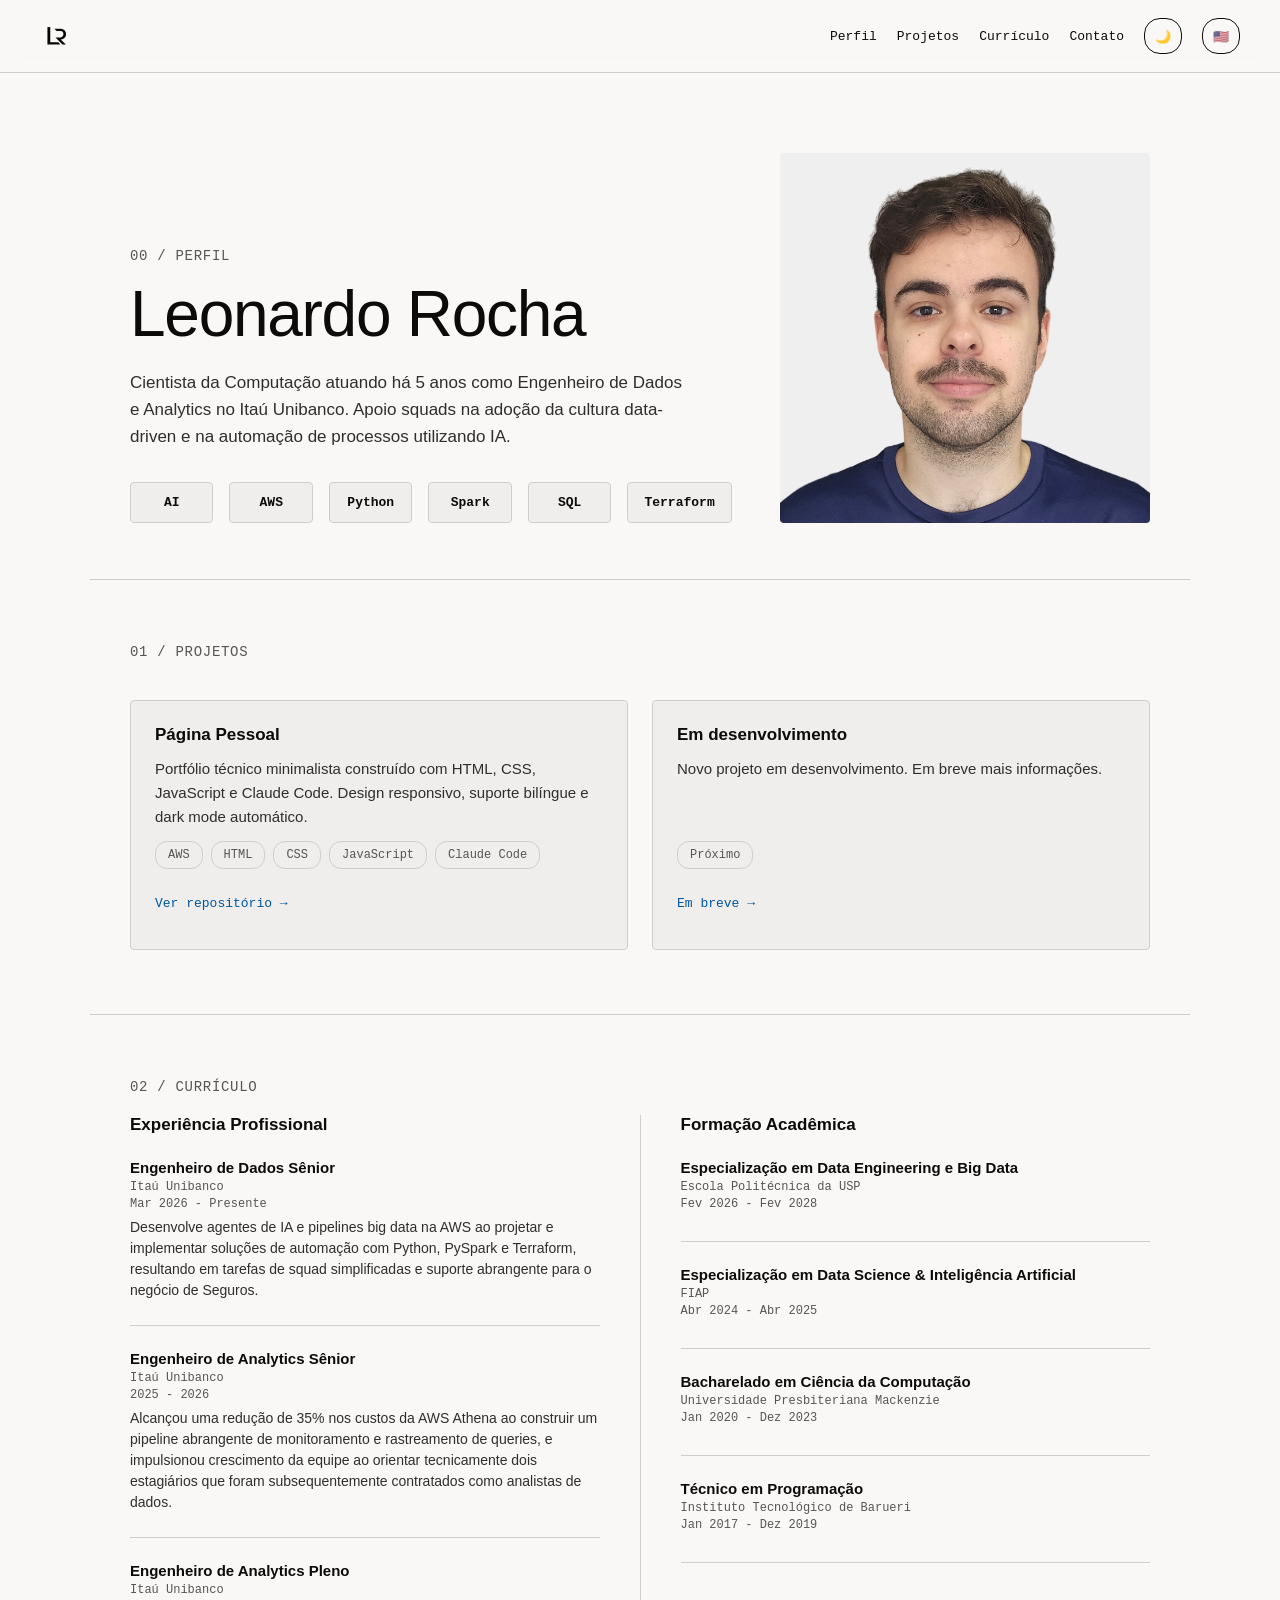
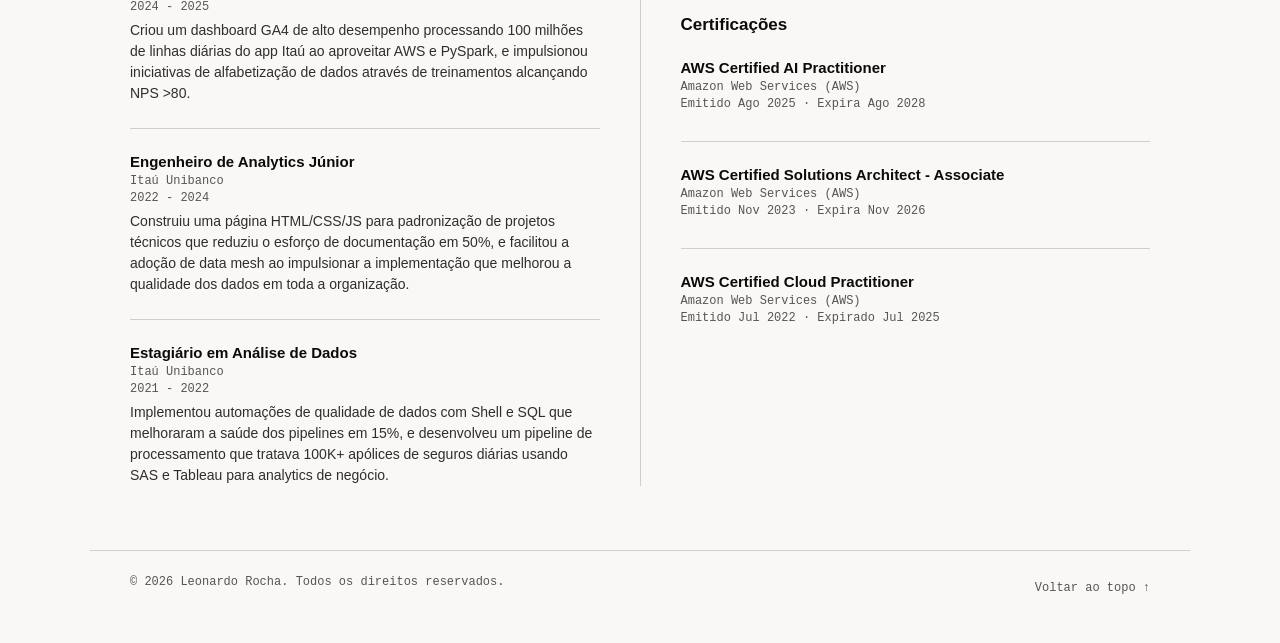
==== commit b632541c: "refactor: implement mobile-first responsive design with hamburger menu - Refactored CSS with mobile-" ====
--- a/src/index.html
+++ b/src/index.html
@@ -12,10 +12,6 @@
     <title>Leonardo Rocha</title>
     <link rel="icon" type="image/png" href="assets/images/logo.png">
     <link rel="stylesheet" href="styles/main.css">
-    <script>
-        // Ensure light mode is default - run before page renders
-        document.documentElement.classList.remove('dark-mode');
-    </script>
 </head>
 <body>
     <!-- HEADER -->
@@ -23,7 +19,7 @@
         <div class="navbar-brand">
             <img src="assets/images/logo.png" alt="Leonardo Rocha Logo" class="navbar-logo">
         </div>
-        <nav>
+        <nav id="navMenu">
             <a href="#perfil" data-i18n="nav.perfil">Perfil</a>
             <a href="#projetos" data-i18n="nav.projetos">Projetos</a>
             <a href="#curriculum" data-i18n="nav.curriculum">Currículo</a>
@@ -31,6 +27,11 @@
             <button class="theme-toggle" id="themeToggle" title="Toggle dark mode" aria-label="Toggle dark mode">🌙</button>
             <button class="lang-toggle" id="langToggle" aria-label="Change language">🇧🇷</button>
         </nav>
+        <button class="menu-toggle" id="menuToggle" aria-label="Toggle navigation menu" aria-expanded="false">
+            <span></span>
+            <span></span>
+            <span></span>
+        </button>
     </header>
 
     <!-- HERO SECTION -->
--- a/src/styles/main.css
+++ b/src/styles/main.css
@@ -49,7 +49,7 @@
 }
 
 /* ============================================
-   HEADER / NAVIGATION
+   MOBILE-FIRST: HEADER / NAVIGATION
    ============================================ */
 
 header {
@@ -57,8 +57,6 @@
     top: 0;
     z-index: 20;
     display: flex;
-    flex-direction: row;
-    gap: 8px;
     align-items: center;
     justify-content: space-between;
     padding: 12px 12px;
@@ -81,35 +79,84 @@
     display: block;
 }
 
+/* Mobile Menu Styles */
 nav {
-    display: flex;
-    flex-direction: row;
-    align-items: center;
-    gap: 8px;
-    width: auto;
-    font-family: var(--mono-font);
-    font-size: 12px;
-    flex-wrap: wrap;
-    justify-content: flex-end;
+    position: fixed;
+    top: 52px;
+    left: 0;
+    right: 0;
+    background: var(--bg-primary);
+    border-bottom: 1px solid var(--border);
+    display: flex;
+    flex-direction: column;
+    gap: 0;
+    max-height: 0;
+    overflow: hidden;
+    transition: max-height 300ms ease;
+    z-index: 19;
+}
+
+nav.active {
+    max-height: 400px;
 }
 
 nav a {
     color: var(--text-primary);
     text-decoration: none;
-    transition: color 300ms ease;
-    padding: 6px 8px;
-    white-space: nowrap;
-    font-size: clamp(11px, 2vw, 13px);
-}
-
-nav a:hover {
+    padding: 14px 16px;
+    font-family: var(--mono-font);
+    font-size: 13px;
+    border-bottom: 1px solid var(--border);
+    transition: color 300ms ease, background-color 300ms ease;
+    display: block;
+}
+
+nav a:hover,
+nav a:focus {
     color: var(--accent);
+    background-color: var(--bg-secondary);
+}
+
+nav a:last-of-type {
+    border-bottom: none;
+}
+
+/* Hamburger Menu Toggle Button */
+.menu-toggle {
+    display: flex;
+    flex-direction: column;
+    gap: 5px;
+    background: none;
+    border: none;
+    cursor: pointer;
+    padding: 6px;
+    flex-shrink: 0;
+}
+
+.menu-toggle span {
+    width: 20px;
+    height: 2px;
+    background: var(--text-primary);
+    border-radius: 1px;
+    transition: all 300ms ease;
+}
+
+.menu-toggle[aria-expanded="true"] span:nth-child(1) {
+    transform: rotate(45deg) translate(8px, 8px);
+}
+
+.menu-toggle[aria-expanded="true"] span:nth-child(2) {
+    opacity: 0;
+}
+
+.menu-toggle[aria-expanded="true"] span:nth-child(3) {
+    transform: rotate(-45deg) translate(7px, -7px);
 }
 
 .lang-toggle,
 .theme-toggle {
     font-family: inherit;
-    font-size: 11px;
+    font-size: 13px;
     background: none;
     border: 1px solid var(--text-primary);
     border-radius: 16px;
@@ -118,8 +165,8 @@
     color: var(--text-primary);
     transition: all 300ms ease;
     flex-shrink: 0;
-    min-width: 32px;
-    min-height: 32px;
+    min-width: 36px;
+    min-height: 36px;
     display: flex;
     align-items: center;
     justify-content: center;
@@ -131,18 +178,23 @@
     border-color: var(--accent);
 }
 
-/* ============================================
-   HERO SECTION
+/* Hide theme and lang toggle from nav in mobile */
+nav .theme-toggle,
+nav .lang-toggle {
+    display: none;
+}
+
+/* ============================================
+   MOBILE-FIRST: HERO SECTION
    ============================================ */
 
 .hero {
     max-width: 1100px;
     margin: 0 auto;
-    padding: 32px 12px 28px;
+    padding: 24px 12px;
     display: grid;
     grid-template-columns: 1fr;
-    gap: 24px;
-    align-items: start;
+    gap: 20px;
 }
 
 .hero-content h1 {
@@ -151,10 +203,6 @@
     line-height: 0.95;
     font-size: clamp(28px, 8vw, 64px);
     letter-spacing: -0.02em;
-}
-
-.hero-content h1 span {
-    display: block;
 }
 
 .section-label {
@@ -169,16 +217,15 @@
 .hero-bio {
     font-size: clamp(14px, 3.5vw, 18px);
     line-height: 1.6;
-    max-width: 100%;
     color: var(--text-secondary);
-    margin: 16px 0 0;
-}
-
-/* Skills Grid */
+    margin: 12px 0 0;
+}
+
+/* Skills Grid - Mobile First */
 .skills-grid {
-    margin-top: 20px;
+    margin-top: 16px;
     display: grid;
-    grid-template-columns: 1fr;
+    grid-template-columns: repeat(2, 1fr);
     gap: 10px;
 }
 
@@ -193,18 +240,18 @@
     aspect-ratio: 1 / 1;
     object-fit: cover;
     border-radius: 4px;
-    max-height: 280px;
-}
-
-/* ============================================
-   SKILL BADGES
+    max-height: 240px;
+}
+
+/* ============================================
+   MOBILE-FIRST: SKILL BADGES
    ============================================ */
 
 .skill-badge {
     display: flex;
     align-items: center;
     justify-content: center;
-    padding: 10px 14px;
+    padding: 10px 12px;
     background: var(--bg-secondary);
     border: 1px solid var(--border);
     border-radius: 4px;
@@ -220,64 +267,61 @@
 .skill-badge:hover {
     border-color: var(--accent);
     box-shadow: 0 8px 16px color-mix(in srgb, var(--accent) 10%, transparent);
-    transform: translateY(-2px);
 }
 
 @media (hover: none) {
     .skill-badge {
         transform: none;
     }
-}
-
-/* ============================================
-   PROJECTS SECTION
+
+    .skill-badge:active {
+        border-color: var(--accent);
+        box-shadow: 0 8px 16px color-mix(in srgb, var(--accent) 10%, transparent);
+    }
+}
+
+/* ============================================
+   MOBILE-FIRST: PROJECTS SECTION
    ============================================ */
 
 .projects-section {
     max-width: 1100px;
     margin: 0 auto;
-    padding: 36px 12px;
+    padding: 28px 12px;
     border-top: 1px solid var(--border);
     transition: border-color 300ms ease;
 }
 
 .projects-header {
-    margin-bottom: 24px;
-}
-
-.projects-section h2 {
-    font-size: clamp(20px, 5vw, 42px);
-    font-weight: 300;
-    margin: 0 0 16px;
-    line-height: 1.2;
+    margin-bottom: 20px;
 }
 
 .projects-grid {
     display: grid;
     grid-template-columns: 1fr;
-    gap: 14px;
+    gap: 12px;
 }
 
 .project-card {
-    padding: 16px;
+    padding: 14px;
     background: var(--bg-secondary);
     border: 1px solid var(--border);
     border-radius: 4px;
     transition: all 300ms ease;
     display: flex;
     flex-direction: column;
-    gap: 14px;
+    gap: 12px;
 }
 
 .project-card:hover {
     border-color: var(--accent);
     box-shadow: 0 12px 24px color-mix(in srgb, var(--accent) 10%, transparent);
-    transform: translateY(-4px);
 }
 
 @media (hover: none) {
-    .project-card {
-        transform: none;
+    .project-card:active {
+        border-color: var(--accent);
+        box-shadow: 0 12px 24px color-mix(in srgb, var(--accent) 10%, transparent);
     }
 }
 
@@ -333,17 +377,16 @@
 
 .project-link:hover {
     color: var(--text-primary);
-    transform: translateX(4px);
-}
-
-/* ============================================
-   CURRICULUM SECTION
+}
+
+/* ============================================
+   MOBILE-FIRST: CURRICULUM SECTION
    ============================================ */
 
 .curriculum-section {
     max-width: 1100px;
     margin: 0 auto;
-    padding: 36px 12px;
+    padding: 28px 12px;
     border-top: 1px solid var(--border);
     transition: border-color 300ms ease;
 }
@@ -351,7 +394,7 @@
 .curriculum-container {
     display: grid;
     grid-template-columns: 1fr;
-    gap: 24px;
+    gap: 20px;
     align-items: stretch;
 }
 
@@ -372,21 +415,21 @@
 .curriculum-column h3 {
     font-size: clamp(15px, 3vw, 18px);
     font-weight: 600;
-    margin-bottom: 18px;
+    margin-bottom: 16px;
     color: var(--text-primary);
 }
 
 .certifications-title {
     margin-top: 20px;
-    margin-bottom: 18px;
+    margin-bottom: 16px;
     font-size: clamp(15px, 3vw, 18px);
     font-weight: 600;
     color: var(--text-primary);
 }
 
 .curriculum-item {
-    padding-bottom: 16px;
-    margin-bottom: 16px;
+    padding-bottom: 14px;
+    margin-bottom: 14px;
     border-bottom: 1px solid var(--border);
     transition: border-color 300ms ease;
 }
@@ -425,15 +468,14 @@
     white-space: pre-line;
 }
 
-
-/* ============================================
-   FOOTER
+/* ============================================
+   MOBILE-FIRST: FOOTER
    ============================================ */
 
 footer {
     max-width: 1100px;
     margin: 0 auto;
-    padding: 20px 12px;
+    padding: 16px 12px;
     border-top: 1px solid var(--border);
     display: flex;
     flex-direction: column;
@@ -450,6 +492,7 @@
     transition: color 300ms ease;
     padding: 6px 0;
     display: inline-block;
+    min-height: 44px;
 }
 
 footer a:hover {
@@ -457,72 +500,131 @@
 }
 
 /* ============================================
-   RESPONSIVE DESIGN
-   ============================================ */
-
-/* BREAKPOINT: 360px - Very small phones */
-@media (min-width: 360px) {
+   TABLET BREAKPOINT: 640px+
+   ============================================ */
+
+@media (min-width: 640px) {
     header {
-        padding: 12px 14px;
+        padding: 14px 20px;
+    }
+
+    .navbar-logo {
+        height: 28px;
+    }
+
+    .menu-toggle {
+        display: none;
     }
 
     nav {
-        gap: 10px;
+        position: static;
+        max-height: none;
+        border: none;
+        flex-direction: row;
+        align-items: center;
+        gap: 8px;
+        background: none;
+        border-bottom: none;
+        padding: 0;
+    }
+
+    nav a {
+        border: none;
+        padding: 6px 8px;
+        font-size: clamp(11px, 2vw, 13px);
+        color: var(--text-primary);
+        min-height: auto;
+    }
+
+    nav a:hover,
+    nav a:focus {
+        color: var(--accent);
+        background: none;
+    }
+
+    nav .theme-toggle,
+    nav .lang-toggle {
+        display: flex;
     }
 
     .hero {
-        padding: 36px 14px 28px;
-        gap: 20px;
+        padding: 40px 20px 32px;
+        gap: 28px;
     }
 
     .skills-grid {
-        grid-template-columns: repeat(2, 1fr);
-        gap: 10px;
+        grid-template-columns: repeat(3, 1fr);
+        gap: 12px;
+    }
+
+    .hero-image {
+        max-height: 280px;
     }
 
     .projects-section {
-        padding: 36px 14px;
+        padding: 40px 20px;
+    }
+
+    .projects-grid {
+        grid-template-columns: 1fr;
+        gap: 14px;
+    }
+
+    .project-card {
+        padding: 16px;
     }
 
     .curriculum-section {
-        padding: 36px 14px;
-    }
-}
-
-/* BREAKPOINT: 480px - Small phones and up */
-@media (min-width: 480px) {
+        padding: 40px 20px;
+    }
+
+    .curriculum-item {
+        padding-bottom: 16px;
+        margin-bottom: 16px;
+    }
+
+    footer {
+        padding: 18px 20px;
+    }
+}
+
+/* ============================================
+   TABLET BREAKPOINT: 768px+
+   ============================================ */
+
+@media (min-width: 768px) {
     header {
-        padding: 14px 18px;
-    }
-
-    nav {
-        gap: 12px;
+        padding: 16px 28px;
+        gap: 24px;
     }
 
     .hero {
-        padding: 44px 18px 36px;
-        gap: 24px;
+        padding: 56px 28px 44px;
+        gap: 32px;
+        grid-template-columns: 1.2fr 0.8fr;
     }
 
     .section-label {
-        font-size: 12px;
+        font-size: 13px;
+        margin-bottom: 16px;
     }
 
     .hero-bio {
-        font-size: clamp(14px, 3.5vw, 16px);
+        font-size: 15px;
+        margin-top: 16px;
     }
 
     .skills-grid {
         gap: 12px;
-        grid-template-columns: repeat(2, 1fr);
+        margin-top: 24px;
     }
 
     .hero-image {
-        max-height: 300px;
+        max-height: 320px;
     }
 
     .projects-section {
-        padding: 44px 18px;
+        padding: 56px 28px;
     }
 
     .projects-grid {
@@ -534,7 +636,16 @@
     }
 
     .curriculum-section {
-        padding: 44px 18px;
+        padding: 56px 28px;
+    }
+
+    .curriculum-container {
+        grid-template-columns: 1fr 1px 1fr;
+        gap: 32px;
+    }
+
+    .curriculum-divider {
+        display: block;
     }
 
     .curriculum-item {
@@ -543,204 +654,18 @@
     }
 
     footer {
-        padding: 20px 18px;
-    }
-}
-
-/* BREAKPOINT: 640px - Medium phones / Small tablets */
-@media (min-width: 640px) {
-    header {
-        padding: 16px 24px;
-    }
-
-    nav {
-        gap: 16px;
-    }
-
-    .hero {
-        padding: 56px 24px 44px;
-        gap: 32px;
-    }
-
-    .section-label {
-        font-size: 13px;
-    }
-
-    .hero-bio {
-        font-size: 15px;
-    }
-
-    .skills-grid {
-        grid-template-columns: repeat(3, 1fr);
-        gap: 12px;
-        margin-top: 28px;
-    }
-
-    .hero-image {
-        max-height: 320px;
-    }
-
-    .projects-section {
-        padding: 56px 24px;
-    }
-
-    .projects-grid {
-        gap: 18px;
-    }
-
-    .project-card {
-        padding: 20px;
-    }
-
-    .curriculum-section {
-        padding: 56px 24px;
-    }
-
-    .curriculum-item {
-        padding-bottom: 20px;
-        margin-bottom: 20px;
-    }
-
-    footer {
-        padding: 24px 24px;
-    }
-}
-
-/* BREAKPOINT: 768px - Tablets */
-@media (min-width: 768px) {
-    header {
-        gap: 28px;
-        padding: 18px 32px;
-    }
-
-    .navbar-logo {
-        height: 28px;
-    }
-
-    nav {
-        gap: 24px;
-        font-size: 13px;
-    }
-
-    nav a {
-        padding: 0;
-    }
-
-    .hero {
-        padding: 72px 32px 56px;
-        gap: 40px;
-        grid-template-columns: 1.2fr 0.8fr;
-    }
-
-    .section-label {
-        font-size: 14px;
-        margin-bottom: 24px;
-    }
-
-    .hero-bio {
-        font-size: 17px;
-        margin-top: 28px;
-    }
-
-    .skills-grid {
-        grid-template-columns: repeat(3, 1fr);
-        gap: 16px;
-        margin-top: 40px;
-    }
-
-    .skill-badge {
-        padding: 12px 16px;
-        font-size: 13px;
-    }
-
-    .hero-image {
-        max-height: 360px;
-    }
-
-    .projects-section {
-        padding: 72px 32px;
-    }
-
-    .projects-header {
-        margin-bottom: 40px;
-    }
-
-    .projects-grid {
-        grid-template-columns: repeat(2, 1fr);
-        gap: 24px;
-    }
-
-    .project-card {
-        padding: 24px;
-    }
-
-    .project-title {
-        font-size: 17px;
-    }
-
-    .project-desc {
-        font-size: 15px;
-    }
-
-    .curriculum-section {
-        padding: 72px 32px;
-    }
-
-    .curriculum-container {
-        grid-template-columns: 1fr 1px 1fr;
-        gap: 40px;
-    }
-
-    .curriculum-divider {
-        display: block;
-    }
-
-    .curriculum-column h3 {
-        font-size: 17px;
-        margin-bottom: 28px;
-    }
-
-    .certifications-title {
-        margin-top: 32px;
-        margin-bottom: 28px;
-        font-size: 17px;
-    }
-
-    .curriculum-item {
-        padding-bottom: 28px;
-        margin-bottom: 28px;
-    }
-
-    .curriculum-position {
-        font-size: 15px;
-    }
-
-    .curriculum-company {
-        font-size: 12px;
-    }
-
-    .curriculum-period {
-        font-size: 12px;
-    }
-
-    .curriculum-description {
-        font-size: 14px;
-        white-space: pre-line;
-    }
-
-    footer {
-        flex-direction: row;
-        justify-content: space-between;
-        padding: 28px 32px;
-        font-size: 12px;
-    }
-}
-
-/* BREAKPOINT: 1024px - Desktop */
+        padding: 20px 28px;
+    }
+}
+
+/* ============================================
+   DESKTOP BREAKPOINT: 1024px+
+   ============================================ */
+
 @media (min-width: 1024px) {
     header {
         gap: 32px;
-        padding: 20px 48px;
+        padding: 18px 40px;
     }
 
     .navbar-logo {
@@ -748,19 +673,19 @@
     }
 
     nav {
-        gap: 28px;
-        font-size: 13px;
+        gap: 20px;
     }
 
     nav a {
         padding: 0;
+        font-size: 13px;
     }
 
     .hero {
         grid-template-columns: 1.3fr 0.8fr;
         gap: 48px;
         align-items: end;
-        padding: 96px 48px 64px;
+        padding: 80px 40px 56px;
     }
 
     .hero-content h1 {
@@ -769,19 +694,19 @@
 
     .section-label {
         font-size: 14px;
-        margin-bottom: 24px;
+        margin-bottom: 20px;
     }
 
     .hero-bio {
-        font-size: 18px;
+        font-size: 17px;
         max-width: 560px;
-        margin-top: 32px;
+        margin-top: 24px;
     }
 
     .skills-grid {
         grid-template-columns: repeat(6, 1fr);
         gap: 16px;
-        margin-top: 48px;
+        margin-top: 32px;
     }
 
     .skill-badge {
@@ -789,8 +714,8 @@
         font-size: 13px;
     }
 
-    .hero-image-container {
-        gap: 12px;
+    .skill-badge:hover {
+        transform: translateY(-2px);
     }
 
     .hero-image {
@@ -798,11 +723,11 @@
     }
 
     .projects-section {
-        padding: 64px 48px;
+        padding: 64px 40px;
     }
 
     .projects-header {
-        margin-bottom: 48px;
+        margin-bottom: 40px;
     }
 
     .projects-grid {
@@ -811,11 +736,15 @@
     }
 
     .project-card {
-        padding: 28px;
+        padding: 24px;
+    }
+
+    .project-card:hover {
+        transform: translateY(-4px);
     }
 
     .project-title {
-        font-size: 18px;
+        font-size: 17px;
     }
 
     .project-desc {
@@ -823,37 +752,31 @@
     }
 
     .curriculum-section {
-        padding: 64px 48px;
+        padding: 64px 40px;
     }
 
     .curriculum-container {
-        grid-template-columns: 1fr 1px 1fr;
-        gap: 48px;
+        gap: 40px;
     }
 
     .curriculum-divider {
-        display: block;
-        background: var(--border);
-        width: 1px;
-        height: 100%;
         min-height: 600px;
-        transition: background-color 300ms ease;
     }
 
     .curriculum-column h3 {
-        font-size: 18px;
-        margin-bottom: 32px;
+        font-size: 17px;
+        margin-bottom: 24px;
     }
 
     .certifications-title {
-        margin-top: 0;
-        margin-bottom: 32px;
-        font-size: 18px;
+        margin-top: 28px;
+        margin-bottom: 24px;
+        font-size: 17px;
     }
 
     .curriculum-item {
-        padding-bottom: 28px;
-        margin-bottom: 28px;
+        padding-bottom: 24px;
+        margin-bottom: 24px;
     }
 
     .curriculum-position {
@@ -870,16 +793,46 @@
 
     .curriculum-description {
         font-size: 14px;
-        white-space: pre-line;
     }
 
     footer {
         flex-direction: row;
         justify-content: space-between;
-        padding: 28px 48px;
+        padding: 24px 40px;
         font-size: 12px;
     }
 }
+
+/* ============================================
+   ULTRA WIDE DESKTOP: 1440px+
+   ============================================ */
+
+@media (min-width: 1440px) {
+    header {
+        padding: 20px 64px;
+    }
+
+    .hero {
+        padding: 96px 64px 72px;
+        gap: 56px;
+    }
+
+    .projects-section {
+        padding: 72px 64px;
+    }
+
+    .curriculum-section {
+        padding: 72px 64px;
+    }
+
+    footer {
+        padding: 28px 64px;
+    }
+}
+
+/* ============================================
+   ACCESSIBILITY & MOTION
+   ============================================ */
 
 @media (prefers-reduced-motion: reduce) {
     * {
@@ -887,3 +840,9 @@
         transition: none !important;
     }
 }
+
+@media (prefers-color-scheme: dark) {
+    html:not(.dark-mode) {
+        color-scheme: light;
+    }
+}
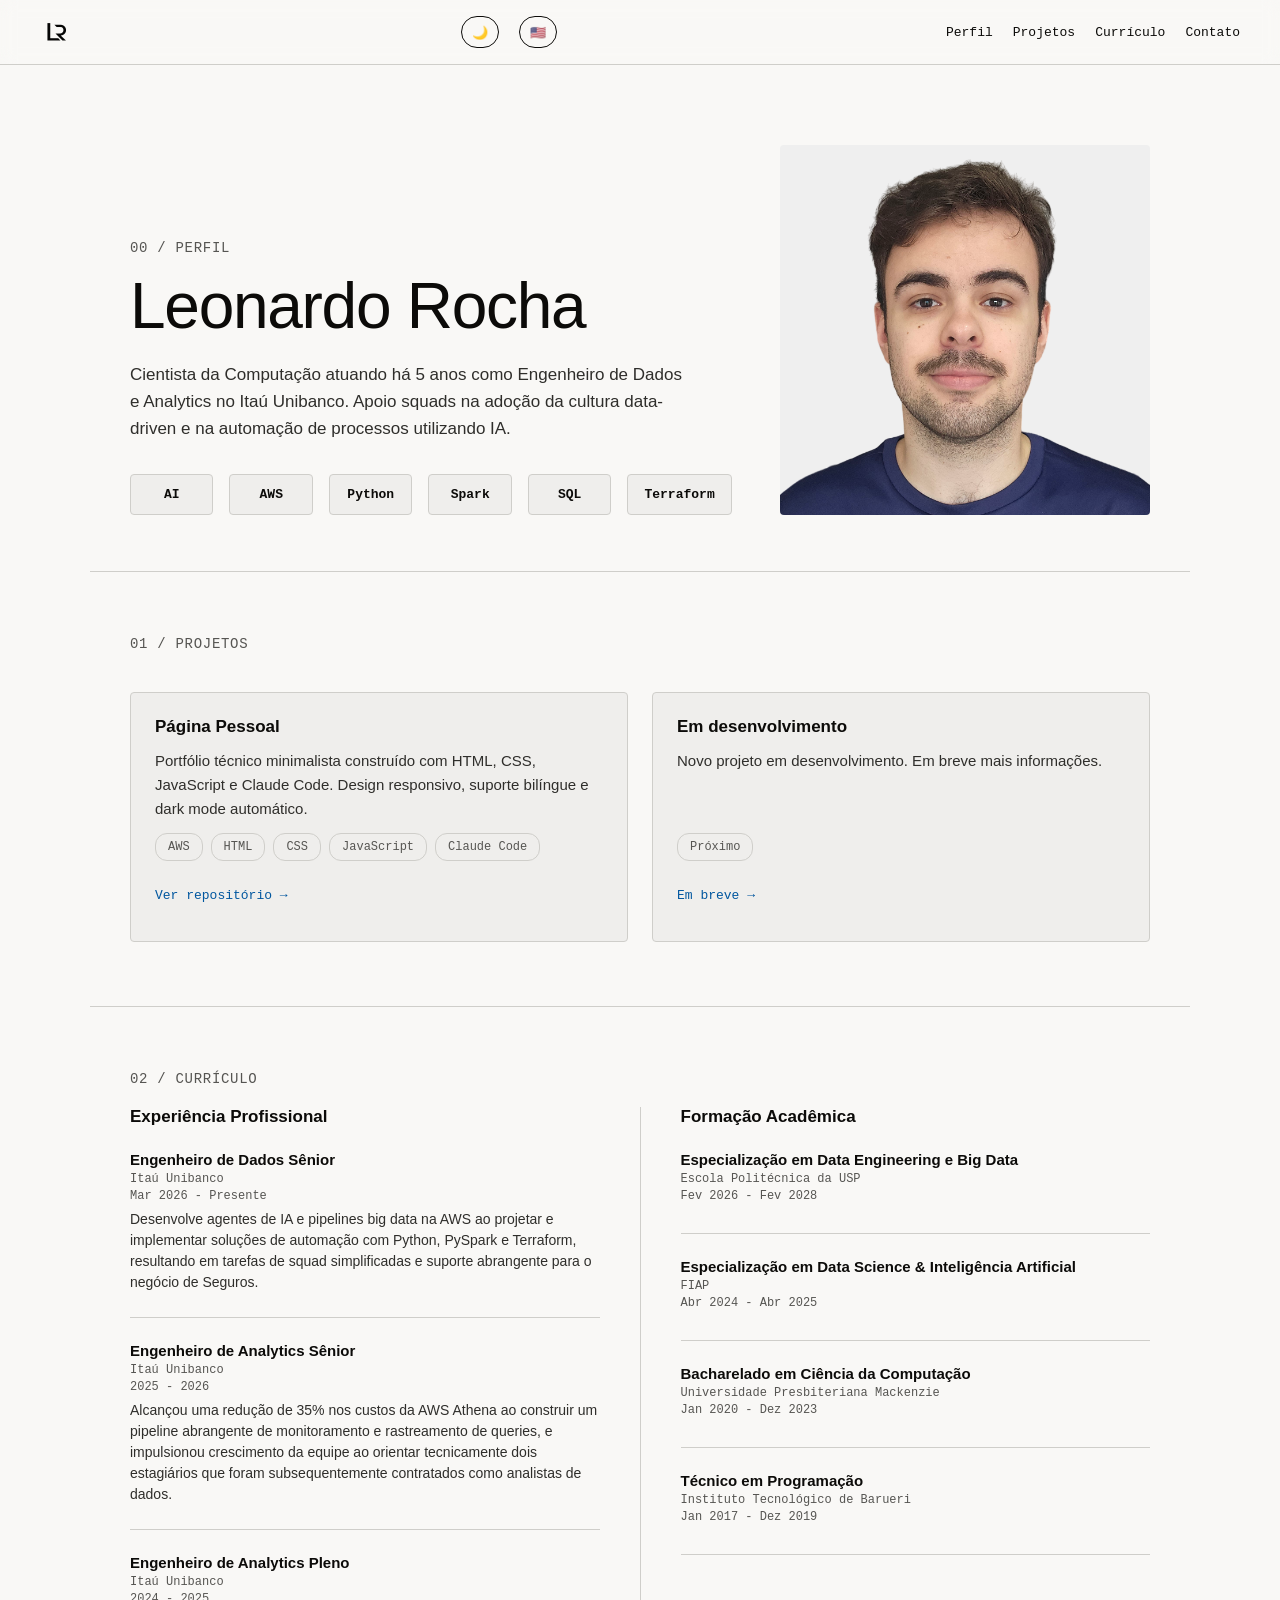
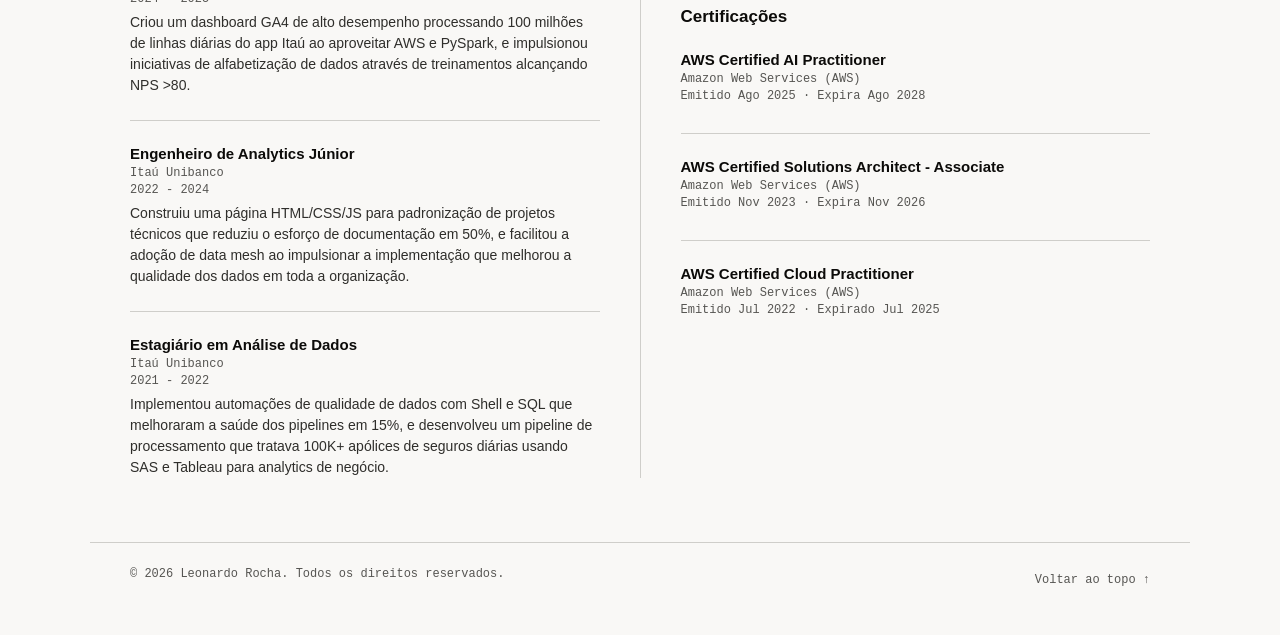
==== commit 72f53325: "fix: refactor header layout for mobile-first design - Reorganized header structure: logo (left) + co" ====
--- a/src/index.html
+++ b/src/index.html
@@ -19,19 +19,21 @@
         <div class="navbar-brand">
             <img src="assets/images/logo.png" alt="Leonardo Rocha Logo" class="navbar-logo">
         </div>
+        <div class="header-controls">
+            <button class="theme-toggle" id="themeToggle" title="Toggle dark mode" aria-label="Toggle dark mode">🌙</button>
+            <button class="lang-toggle" id="langToggle" aria-label="Change language">🇧🇷</button>
+            <button class="menu-toggle" id="menuToggle" aria-label="Toggle navigation menu" aria-expanded="false">
+                <span></span>
+                <span></span>
+                <span></span>
+            </button>
+        </div>
         <nav id="navMenu">
             <a href="#perfil" data-i18n="nav.perfil">Perfil</a>
             <a href="#projetos" data-i18n="nav.projetos">Projetos</a>
             <a href="#curriculum" data-i18n="nav.curriculum">Currículo</a>
             <a href="https://www.linkedin.com/in/leonardosantosrocha/" target="_blank" rel="noopener noreferrer" data-i18n="nav.contato">Contato</a>
-            <button class="theme-toggle" id="themeToggle" title="Toggle dark mode" aria-label="Toggle dark mode">🌙</button>
-            <button class="lang-toggle" id="langToggle" aria-label="Change language">🇧🇷</button>
         </nav>
-        <button class="menu-toggle" id="menuToggle" aria-label="Toggle navigation menu" aria-expanded="false">
-            <span></span>
-            <span></span>
-            <span></span>
-        </button>
     </header>
 
     <!-- HERO SECTION -->
--- a/src/styles/main.css
+++ b/src/styles/main.css
@@ -57,9 +57,7 @@
     top: 0;
     z-index: 20;
     display: flex;
-    align-items: center;
-    justify-content: space-between;
-    padding: 12px 12px;
+    flex-direction: column;
     background: var(--bg-primary) / 0.95;
     backdrop-filter: blur(8px);
     border-bottom: 1px solid var(--border);
@@ -71,6 +69,7 @@
     align-items: center;
     gap: 12px;
     flex-shrink: 0;
+    padding: 10px 12px;
 }
 
 .navbar-logo {
@@ -79,46 +78,14 @@
     display: block;
 }
 
-/* Mobile Menu Styles */
-nav {
-    position: fixed;
-    top: 52px;
-    left: 0;
-    right: 0;
-    background: var(--bg-primary);
-    border-bottom: 1px solid var(--border);
-    display: flex;
-    flex-direction: column;
-    gap: 0;
-    max-height: 0;
-    overflow: hidden;
-    transition: max-height 300ms ease;
-    z-index: 19;
-}
-
-nav.active {
-    max-height: 400px;
-}
-
-nav a {
-    color: var(--text-primary);
-    text-decoration: none;
-    padding: 14px 16px;
-    font-family: var(--mono-font);
-    font-size: 13px;
-    border-bottom: 1px solid var(--border);
-    transition: color 300ms ease, background-color 300ms ease;
-    display: block;
-}
-
-nav a:hover,
-nav a:focus {
-    color: var(--accent);
-    background-color: var(--bg-secondary);
-}
-
-nav a:last-of-type {
-    border-bottom: none;
+/* Header Controls (theme, lang, menu) - Mobile */
+.header-controls {
+    position: absolute;
+    top: 10px;
+    right: 8px;
+    display: flex;
+    align-items: center;
+    gap: 4px;
 }
 
 /* Hamburger Menu Toggle Button */
@@ -129,8 +96,12 @@
     background: none;
     border: none;
     cursor: pointer;
-    padding: 6px;
+    padding: 6px 8px;
     flex-shrink: 0;
+    min-width: 36px;
+    min-height: 36px;
+    align-items: center;
+    justify-content: center;
 }
 
 .menu-toggle span {
@@ -139,6 +110,10 @@
     background: var(--text-primary);
     border-radius: 1px;
     transition: all 300ms ease;
+}
+
+.menu-toggle:hover span {
+    background: var(--accent);
 }
 
 .menu-toggle[aria-expanded="true"] span:nth-child(1) {
@@ -160,16 +135,17 @@
     background: none;
     border: 1px solid var(--text-primary);
     border-radius: 16px;
-    padding: 6px 10px;
+    padding: 4px 8px;
     cursor: pointer;
     color: var(--text-primary);
     transition: all 300ms ease;
     flex-shrink: 0;
-    min-width: 36px;
-    min-height: 36px;
+    min-width: 32px;
+    min-height: 32px;
     display: flex;
     align-items: center;
     justify-content: center;
+    font-size: 12px;
 }
 
 .lang-toggle:hover,
@@ -178,10 +154,44 @@
     border-color: var(--accent);
 }
 
-/* Hide theme and lang toggle from nav in mobile */
-nav .theme-toggle,
-nav .lang-toggle {
-    display: none;
+/* Mobile Menu Styles */
+nav {
+    max-height: 0;
+    overflow: hidden;
+    transition: max-height 300ms ease;
+    display: flex;
+    flex-direction: column;
+    gap: 0;
+    background: var(--bg-primary);
+    border-top: 1px solid var(--border);
+}
+
+nav.active {
+    max-height: 400px;
+}
+
+nav a {
+    color: var(--text-primary);
+    text-decoration: none;
+    padding: 12px 16px;
+    font-family: var(--mono-font);
+    font-size: 13px;
+    border-bottom: 1px solid var(--border);
+    transition: color 300ms ease, background-color 300ms ease;
+    display: block;
+    min-height: 44px;
+    display: flex;
+    align-items: center;
+}
+
+nav a:hover,
+nav a:focus {
+    color: var(--accent);
+    background-color: var(--bg-secondary);
+}
+
+nav a:last-of-type {
+    border-bottom: none;
 }
 
 /* ============================================
@@ -505,15 +515,35 @@
 
 @media (min-width: 640px) {
     header {
-        padding: 14px 20px;
+        flex-direction: row;
+        align-items: center;
+        justify-content: space-between;
+        padding: 12px 20px;
+    }
+
+    .navbar-brand {
+        padding: 0;
     }
 
     .navbar-logo {
         height: 28px;
     }
 
+    .header-controls {
+        position: static;
+        display: flex;
+        align-items: center;
+        gap: 12px;
+    }
+
     .menu-toggle {
         display: none;
+    }
+
+    .lang-toggle,
+    .theme-toggle {
+        padding: 6px 10px;
+        font-size: 13px;
     }
 
     nav {
@@ -524,8 +554,9 @@
         align-items: center;
         gap: 8px;
         background: none;
-        border-bottom: none;
+        border-top: none;
         padding: 0;
+        display: flex;
     }
 
     nav a {
@@ -534,6 +565,7 @@
         font-size: clamp(11px, 2vw, 13px);
         color: var(--text-primary);
         min-height: auto;
+        display: inline-flex;
     }
 
     nav a:hover,
@@ -542,11 +574,6 @@
         background: none;
     }
 
-    nav .theme-toggle,
-    nav .lang-toggle {
-        display: flex;
-    }
-
     .hero {
         padding: 40px 20px 32px;
         gap: 28px;
@@ -594,8 +621,15 @@
 
 @media (min-width: 768px) {
     header {
-        padding: 16px 28px;
-        gap: 24px;
+        padding: 14px 28px;
+    }
+
+    .header-controls {
+        gap: 16px;
+    }
+
+    nav {
+        gap: 12px;
     }
 
     .hero {
@@ -664,12 +698,15 @@
 
 @media (min-width: 1024px) {
     header {
-        gap: 32px;
-        padding: 18px 40px;
+        padding: 16px 40px;
     }
 
     .navbar-logo {
         height: 32px;
+    }
+
+    .header-controls {
+        gap: 20px;
     }
 
     nav {
@@ -679,6 +716,7 @@
     nav a {
         padding: 0;
         font-size: 13px;
+        min-height: auto;
     }
 
     .hero {
@@ -809,7 +847,11 @@
 
 @media (min-width: 1440px) {
     header {
-        padding: 20px 64px;
+        padding: 16px 64px;
+    }
+
+    .header-controls {
+        gap: 24px;
     }
 
     .hero {
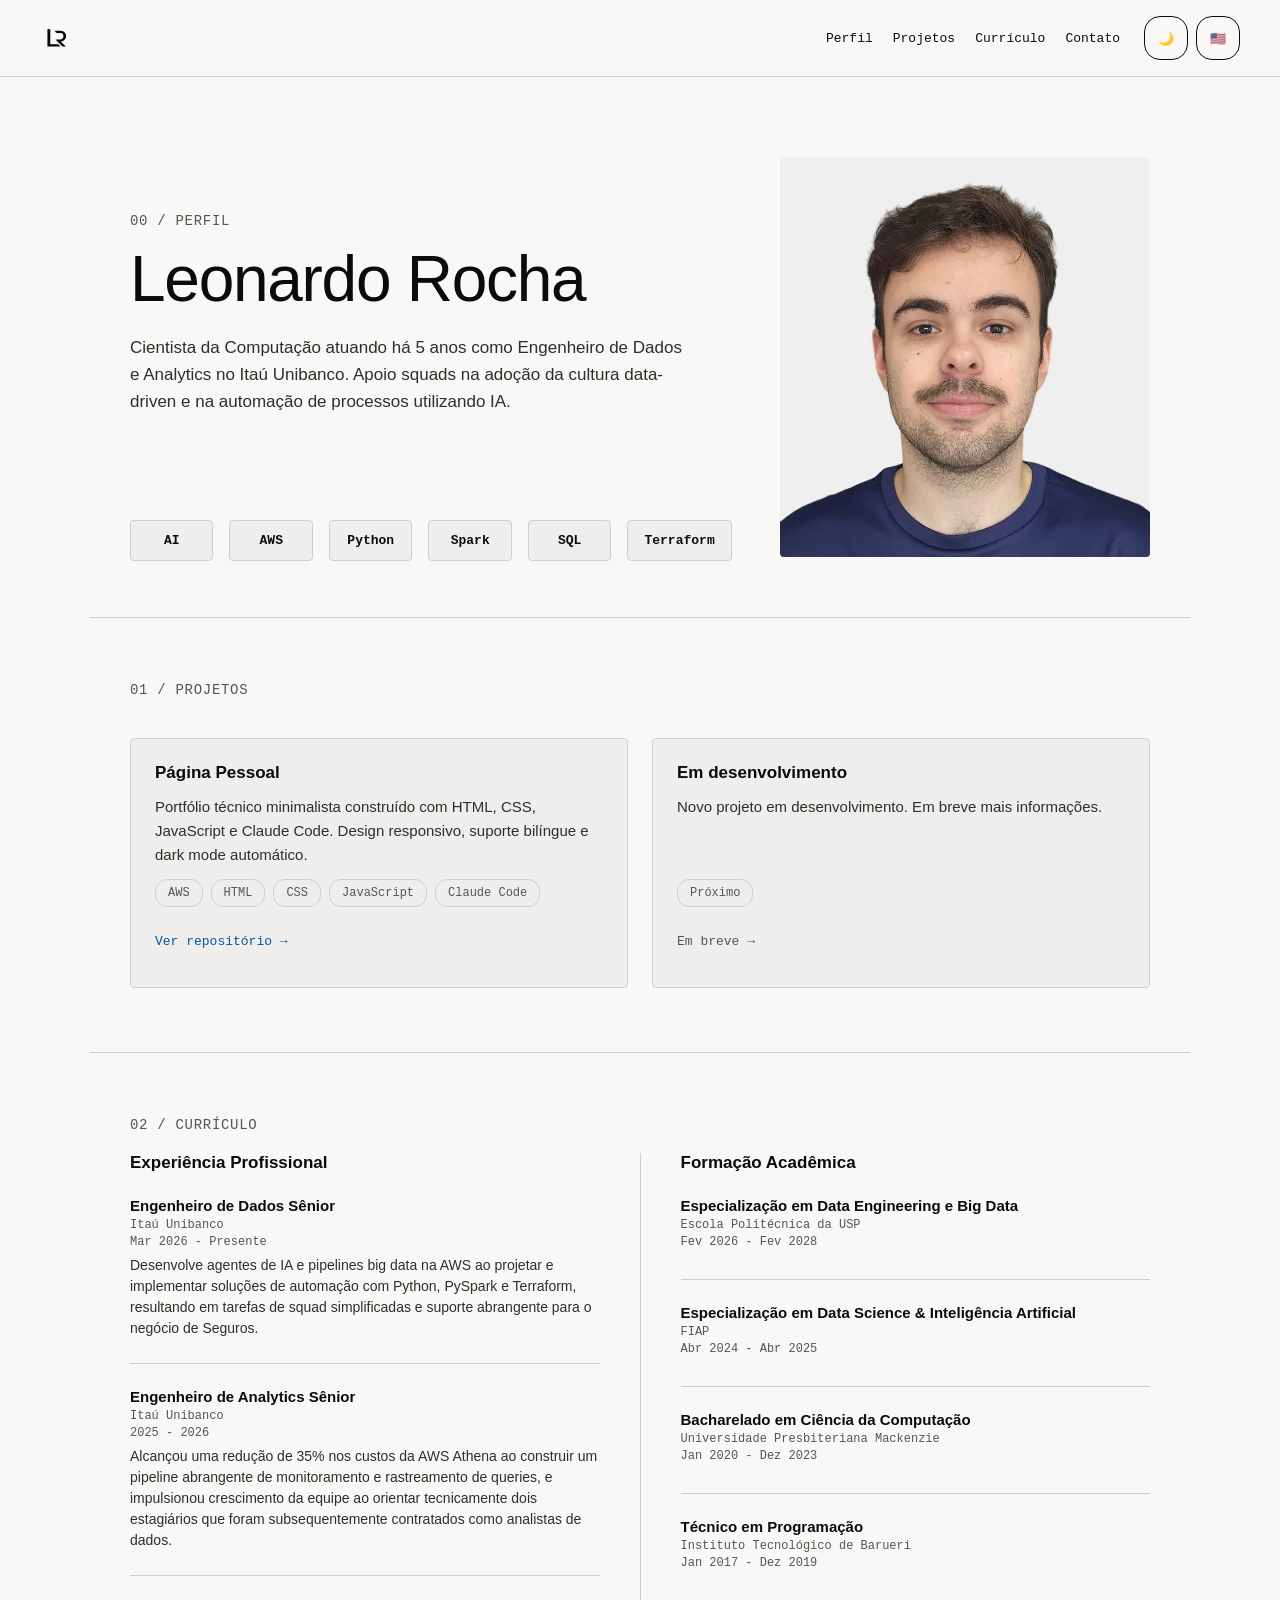
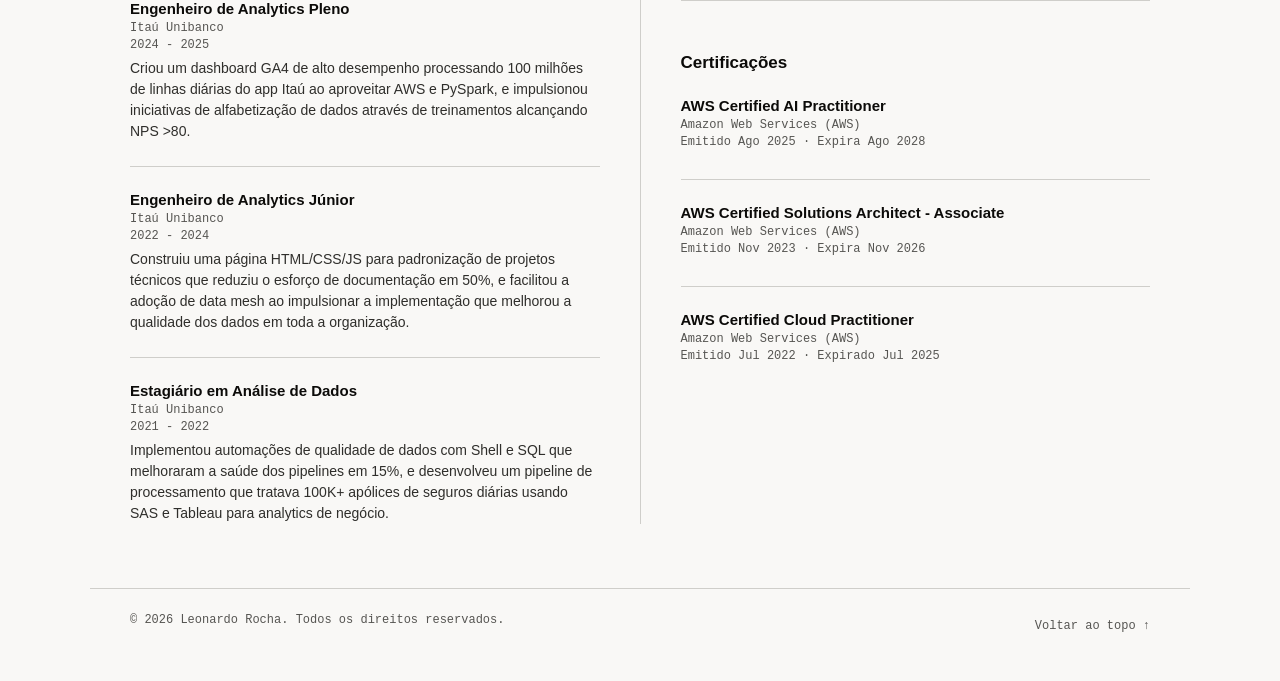
==== commit 75b4d09e: "fix: mobile-first UX pass - header layout, image optimization, a11y and SEO Restructures the header " ====
--- a/src/index.html
+++ b/src/index.html
@@ -9,19 +9,25 @@
     <meta property="og:description" content="Engenheiro de Dados e Analytics IA especializado em arquitetura de dados escalável.">
     <meta property="og:type" content="website">
     <meta property="og:url" content="https://leonardorocha.dev">
+    <meta property="og:image" content="https://leonardorocha.dev/assets/images/me.png">
+    <meta property="og:image:width" content="642">
+    <meta property="og:image:height" content="680">
+    <meta name="twitter:card" content="summary">
+    <meta name="twitter:title" content="Leonardo Rocha - Data Engineer & AI Products">
+    <meta name="twitter:description" content="Engenheiro de Dados e Analytics IA especializado em arquitetura de dados escalável.">
+    <meta name="twitter:image" content="https://leonardorocha.dev/assets/images/me.png">
+    <link rel="canonical" href="https://leonardorocha.dev/">
     <title>Leonardo Rocha</title>
-    <link rel="icon" type="image/png" href="assets/images/logo.png">
+    <link rel="icon" type="image/png" href="assets/images/favicon.png">
     <link rel="stylesheet" href="styles/main.css">
 </head>
 <body>
     <!-- HEADER -->
     <header>
         <div class="navbar-brand">
-            <img src="assets/images/logo.png" alt="Leonardo Rocha Logo" class="navbar-logo">
+            <img src="assets/images/logo.png" alt="Leonardo Rocha Logo" class="navbar-logo" width="256" height="256">
         </div>
         <div class="header-controls">
-            <button class="theme-toggle" id="themeToggle" title="Toggle dark mode" aria-label="Toggle dark mode">🌙</button>
-            <button class="lang-toggle" id="langToggle" aria-label="Change language">🇧🇷</button>
             <button class="menu-toggle" id="menuToggle" aria-label="Toggle navigation menu" aria-expanded="false">
                 <span></span>
                 <span></span>
@@ -33,6 +39,10 @@
             <a href="#projetos" data-i18n="nav.projetos">Projetos</a>
             <a href="#curriculum" data-i18n="nav.curriculum">Currículo</a>
             <a href="https://www.linkedin.com/in/leonardosantosrocha/" target="_blank" rel="noopener noreferrer" data-i18n="nav.contato">Contato</a>
+            <div class="nav-controls">
+                <button class="theme-toggle" id="themeToggle" title="Toggle dark mode" aria-label="Toggle dark mode" aria-pressed="false">🌙</button>
+                <button class="lang-toggle" id="langToggle" aria-label="Change language">🇧🇷</button>
+            </div>
         </nav>
     </header>
 
@@ -42,18 +52,21 @@
             <div class="section-label" data-i18n="sections.sectionPerfil">00 / Perfil</div>
             <h1>Leonardo Rocha</h1>
             <p class="hero-bio" data-i18n="hero.bio">Cientista da Computação atuando há 5 anos como Engenheiro de Dados e Analytics no Itaú Unibanco. Apoio times multidisciplinares na adoção da cultura data-driven e na automação de processos utilizando IA.</p>
-            <!-- Skills Cards -->
-            <div class="skills-grid">
-                <div class="skill-badge">AI</div>
-                <div class="skill-badge">AWS</div>
-                <div class="skill-badge">Python</div>
-                <div class="skill-badge">Spark</div>
-                <div class="skill-badge">SQL</div>
-                <div class="skill-badge">Terraform</div>
-            </div>
         </div>
         <div class="hero-image-container">
-            <img src="assets/images/me.png" alt="Leonardo Rocha - Engenheiro de Dados" class="hero-image">
+            <picture>
+                <source srcset="assets/images/me.webp" type="image/webp">
+                <img src="assets/images/me.png" alt="Leonardo Rocha - Engenheiro de Dados" class="hero-image" width="642" height="680">
+            </picture>
+        </div>
+        <!-- Skills Cards -->
+        <div class="skills-grid">
+            <div class="skill-badge">AI</div>
+            <div class="skill-badge">AWS</div>
+            <div class="skill-badge">Python</div>
+            <div class="skill-badge">Spark</div>
+            <div class="skill-badge">SQL</div>
+            <div class="skill-badge">Terraform</div>
         </div>
     </section>
 
@@ -81,7 +94,7 @@
                 <div class="project-tags">
                     <div class="tag">Próximo</div>
                 </div>
-                <a href="#" class="project-link" onclick="return false;" data-i18n="projects.project2Link">Em breve →</a>
+                <span class="project-link is-disabled" aria-disabled="true" data-i18n="projects.project2Link">Em breve →</span>
             </div>
         </div>
     </section>
--- a/src/styles/main.css
+++ b/src/styles/main.css
@@ -22,6 +22,9 @@
     --border: oklch(85% 0.005 90);
     --mono-font: ui-monospace, 'SFMono-Regular', 'Menlo', monospace;
     --sans-font: -apple-system, BlinkMacSystemFont, 'Segoe UI', Roboto, Oxygen, Ubuntu, sans-serif;
+    --transition-base: 300ms ease;
+    --shadow-accent-tint: color-mix(in srgb, var(--accent) 10%, transparent);
+    --fs-heading-sm: clamp(15px, 3vw, 18px);
 }
 
 html.dark-mode {
@@ -44,7 +47,7 @@
     background: var(--bg-primary);
     color: var(--text-primary);
     min-height: 100vh;
-    transition: background-color 300ms ease, color 300ms ease;
+    transition: background-color var(--transition-base), color var(--transition-base);
     overflow-x: hidden;
 }
 
@@ -56,15 +59,19 @@
     position: sticky;
     top: 0;
     z-index: 20;
-    display: flex;
-    flex-direction: column;
-    background: var(--bg-primary) / 0.95;
+    display: grid;
+    grid-template-columns: auto 1fr auto;
+    grid-template-rows: auto auto;
+    align-items: center;
+    background: color-mix(in oklch, var(--bg-primary) 95%, transparent);
     backdrop-filter: blur(8px);
     border-bottom: 1px solid var(--border);
-    transition: background-color 300ms ease, border-color 300ms ease;
+    transition: background-color var(--transition-base), border-color var(--transition-base);
 }
 
 .navbar-brand {
+    grid-column: 1;
+    grid-row: 1;
     display: flex;
     align-items: center;
     gap: 12px;
@@ -78,14 +85,14 @@
     display: block;
 }
 
-/* Header Controls (theme, lang, menu) - Mobile */
+/* Header Controls (hamburger menu trigger) - Mobile */
 .header-controls {
-    position: absolute;
-    top: 10px;
-    right: 8px;
+    grid-column: 3;
+    grid-row: 1;
     display: flex;
     align-items: center;
     gap: 4px;
+    padding-right: 8px;
 }
 
 /* Hamburger Menu Toggle Button */
@@ -98,8 +105,8 @@
     cursor: pointer;
     padding: 6px 8px;
     flex-shrink: 0;
-    min-width: 36px;
-    min-height: 36px;
+    min-width: 44px;
+    min-height: 44px;
     align-items: center;
     justify-content: center;
 }
@@ -109,7 +116,7 @@
     height: 2px;
     background: var(--text-primary);
     border-radius: 1px;
-    transition: all 300ms ease;
+    transition: background-color var(--transition-base), transform var(--transition-base), opacity var(--transition-base);
 }
 
 .menu-toggle:hover span {
@@ -131,17 +138,16 @@
 .lang-toggle,
 .theme-toggle {
     font-family: inherit;
-    font-size: 13px;
     background: none;
     border: 1px solid var(--text-primary);
     border-radius: 16px;
     padding: 4px 8px;
     cursor: pointer;
     color: var(--text-primary);
-    transition: all 300ms ease;
+    transition: color var(--transition-base), border-color var(--transition-base);
     flex-shrink: 0;
-    min-width: 32px;
-    min-height: 32px;
+    min-width: 44px;
+    min-height: 44px;
     display: flex;
     align-items: center;
     justify-content: center;
@@ -156,12 +162,13 @@
 
 /* Mobile Menu Styles */
 nav {
+    grid-column: 1 / -1;
+    grid-row: 2;
     max-height: 0;
     overflow: hidden;
-    transition: max-height 300ms ease;
+    transition: max-height var(--transition-base);
     display: flex;
     flex-direction: column;
-    gap: 0;
     background: var(--bg-primary);
     border-top: 1px solid var(--border);
 }
@@ -177,8 +184,7 @@
     font-family: var(--mono-font);
     font-size: 13px;
     border-bottom: 1px solid var(--border);
-    transition: color 300ms ease, background-color 300ms ease;
-    display: block;
+    transition: color var(--transition-base), background-color var(--transition-base);
     min-height: 44px;
     display: flex;
     align-items: center;
@@ -192,6 +198,14 @@
 
 nav a:last-of-type {
     border-bottom: none;
+}
+
+.nav-controls {
+    display: flex;
+    align-items: center;
+    gap: 8px;
+    padding: 12px 16px;
+    border-top: 1px solid var(--border);
 }
 
 /* ============================================
@@ -233,7 +247,6 @@
 
 /* Skills Grid - Mobile First */
 .skills-grid {
-    margin-top: 16px;
     display: grid;
     grid-template-columns: repeat(2, 1fr);
     gap: 10px;
@@ -243,6 +256,10 @@
     display: flex;
     flex-direction: column;
     gap: 12px;
+}
+
+.hero-image-container picture {
+    display: block;
 }
 
 .hero-image {
@@ -250,7 +267,6 @@
     aspect-ratio: 1 / 1;
     object-fit: cover;
     border-radius: 4px;
-    max-height: 240px;
 }
 
 /* ============================================
@@ -270,13 +286,13 @@
     font-weight: 600;
     color: var(--text-primary);
     text-align: center;
-    transition: all 300ms ease;
+    transition: border-color var(--transition-base), box-shadow var(--transition-base), transform var(--transition-base);
     min-height: 36px;
 }
 
 .skill-badge:hover {
     border-color: var(--accent);
-    box-shadow: 0 8px 16px color-mix(in srgb, var(--accent) 10%, transparent);
+    box-shadow: 0 8px 16px var(--shadow-accent-tint);
 }
 
 @media (hover: none) {
@@ -286,7 +302,7 @@
 
     .skill-badge:active {
         border-color: var(--accent);
-        box-shadow: 0 8px 16px color-mix(in srgb, var(--accent) 10%, transparent);
+        box-shadow: 0 8px 16px var(--shadow-accent-tint);
     }
 }
 
@@ -299,7 +315,7 @@
     margin: 0 auto;
     padding: 28px 12px;
     border-top: 1px solid var(--border);
-    transition: border-color 300ms ease;
+    transition: border-color var(--transition-base);
 }
 
 .projects-header {
@@ -317,7 +333,7 @@
     background: var(--bg-secondary);
     border: 1px solid var(--border);
     border-radius: 4px;
-    transition: all 300ms ease;
+    transition: border-color var(--transition-base), box-shadow var(--transition-base), transform var(--transition-base);
     display: flex;
     flex-direction: column;
     gap: 12px;
@@ -325,18 +341,18 @@
 
 .project-card:hover {
     border-color: var(--accent);
-    box-shadow: 0 12px 24px color-mix(in srgb, var(--accent) 10%, transparent);
+    box-shadow: 0 12px 24px var(--shadow-accent-tint);
 }
 
 @media (hover: none) {
     .project-card:active {
         border-color: var(--accent);
-        box-shadow: 0 12px 24px color-mix(in srgb, var(--accent) 10%, transparent);
+        box-shadow: 0 12px 24px var(--shadow-accent-tint);
     }
 }
 
 .project-title {
-    font-size: clamp(15px, 3vw, 18px);
+    font-size: var(--fs-heading-sm);
     font-weight: 600;
     color: var(--text-primary);
 }
@@ -362,13 +378,6 @@
     border-radius: 12px;
     padding: 6px 12px;
     background: transparent;
-    transition: all 300ms ease;
-    cursor: pointer;
-}
-
-.tag:hover {
-    border-color: var(--accent);
-    color: var(--accent);
 }
 
 .project-link {
@@ -376,7 +385,7 @@
     font-size: clamp(11px, 2vw, 13px);
     color: var(--accent);
     text-decoration: none;
-    transition: all 300ms ease;
+    transition: color var(--transition-base);
     display: inline-flex;
     align-items: center;
     gap: 8px;
@@ -389,6 +398,15 @@
     color: var(--text-primary);
 }
 
+.project-link.is-disabled {
+    color: var(--text-tertiary);
+    cursor: default;
+}
+
+.project-link.is-disabled:hover {
+    color: var(--text-tertiary);
+}
+
 /* ============================================
    MOBILE-FIRST: CURRICULUM SECTION
    ============================================ */
@@ -398,7 +416,7 @@
     margin: 0 auto;
     padding: 28px 12px;
     border-top: 1px solid var(--border);
-    transition: border-color 300ms ease;
+    transition: border-color var(--transition-base);
 }
 
 .curriculum-container {
@@ -414,7 +432,7 @@
     width: 1px;
     height: 100%;
     min-height: 600px;
-    transition: background-color 300ms ease;
+    transition: background-color var(--transition-base);
 }
 
 .curriculum-column {
@@ -423,7 +441,7 @@
 }
 
 .curriculum-column h3 {
-    font-size: clamp(15px, 3vw, 18px);
+    font-size: var(--fs-heading-sm);
     font-weight: 600;
     margin-bottom: 16px;
     color: var(--text-primary);
@@ -432,7 +450,7 @@
 .certifications-title {
     margin-top: 20px;
     margin-bottom: 16px;
-    font-size: clamp(15px, 3vw, 18px);
+    font-size: var(--fs-heading-sm);
     font-weight: 600;
     color: var(--text-primary);
 }
@@ -441,7 +459,7 @@
     padding-bottom: 14px;
     margin-bottom: 14px;
     border-bottom: 1px solid var(--border);
-    transition: border-color 300ms ease;
+    transition: border-color var(--transition-base);
 }
 
 .curriculum-item:last-child {
@@ -493,13 +511,13 @@
     font-family: var(--mono-font);
     font-size: clamp(10px, 2vw, 12px);
     color: var(--text-tertiary);
-    transition: border-color 300ms ease, color 300ms ease;
+    transition: border-color var(--transition-base), color var(--transition-base);
 }
 
 footer a {
     color: inherit;
     text-decoration: none;
-    transition: color 300ms ease;
+    transition: color var(--transition-base);
     padding: 6px 0;
     display: inline-block;
     min-height: 44px;
@@ -515,6 +533,7 @@
 
 @media (min-width: 640px) {
     header {
+        display: flex;
         flex-direction: row;
         align-items: center;
         justify-content: space-between;
@@ -530,13 +549,6 @@
     }
 
     .header-controls {
-        position: static;
-        display: flex;
-        align-items: center;
-        gap: 12px;
-    }
-
-    .menu-toggle {
         display: none;
     }
 
@@ -559,6 +571,13 @@
         display: flex;
     }
 
+    .nav-controls {
+        border-top: none;
+        padding: 0;
+        gap: 8px;
+        margin-left: 4px;
+    }
+
     nav a {
         border: none;
         padding: 6px 8px;
@@ -624,10 +643,6 @@
         padding: 14px 28px;
     }
 
-    .header-controls {
-        gap: 16px;
-    }
-
     nav {
         gap: 12px;
     }
@@ -636,6 +651,23 @@
         padding: 56px 28px 44px;
         gap: 32px;
         grid-template-columns: 1.2fr 0.8fr;
+        grid-template-rows: auto auto;
+    }
+
+    .hero-content {
+        grid-column: 1;
+        grid-row: 1;
+    }
+
+    .skills-grid {
+        grid-column: 1;
+        grid-row: 2;
+        gap: 12px;
+    }
+
+    .hero-image-container {
+        grid-column: 2;
+        grid-row: 1 / span 2;
     }
 
     .section-label {
@@ -648,11 +680,6 @@
         margin-top: 16px;
     }
 
-    .skills-grid {
-        gap: 12px;
-        margin-top: 24px;
-    }
-
     .hero-image {
         max-height: 320px;
     }
@@ -703,10 +730,6 @@
 
     .navbar-logo {
         height: 32px;
-    }
-
-    .header-controls {
-        gap: 20px;
     }
 
     nav {
@@ -744,7 +767,6 @@
     .skills-grid {
         grid-template-columns: repeat(6, 1fr);
         gap: 16px;
-        margin-top: 32px;
     }
 
     .skill-badge {
@@ -795,10 +817,6 @@
 
     .curriculum-container {
         gap: 40px;
-    }
-
-    .curriculum-divider {
-        min-height: 600px;
     }
 
     .curriculum-column h3 {
@@ -850,10 +868,6 @@
         padding: 16px 64px;
     }
 
-    .header-controls {
-        gap: 24px;
-    }
-
     .hero {
         padding: 96px 64px 72px;
         gap: 56px;
@@ -877,6 +891,10 @@
    ============================================ */
 
 @media (prefers-reduced-motion: reduce) {
+    html {
+        scroll-behavior: auto;
+    }
+
     * {
         animation: none !important;
         transition: none !important;
